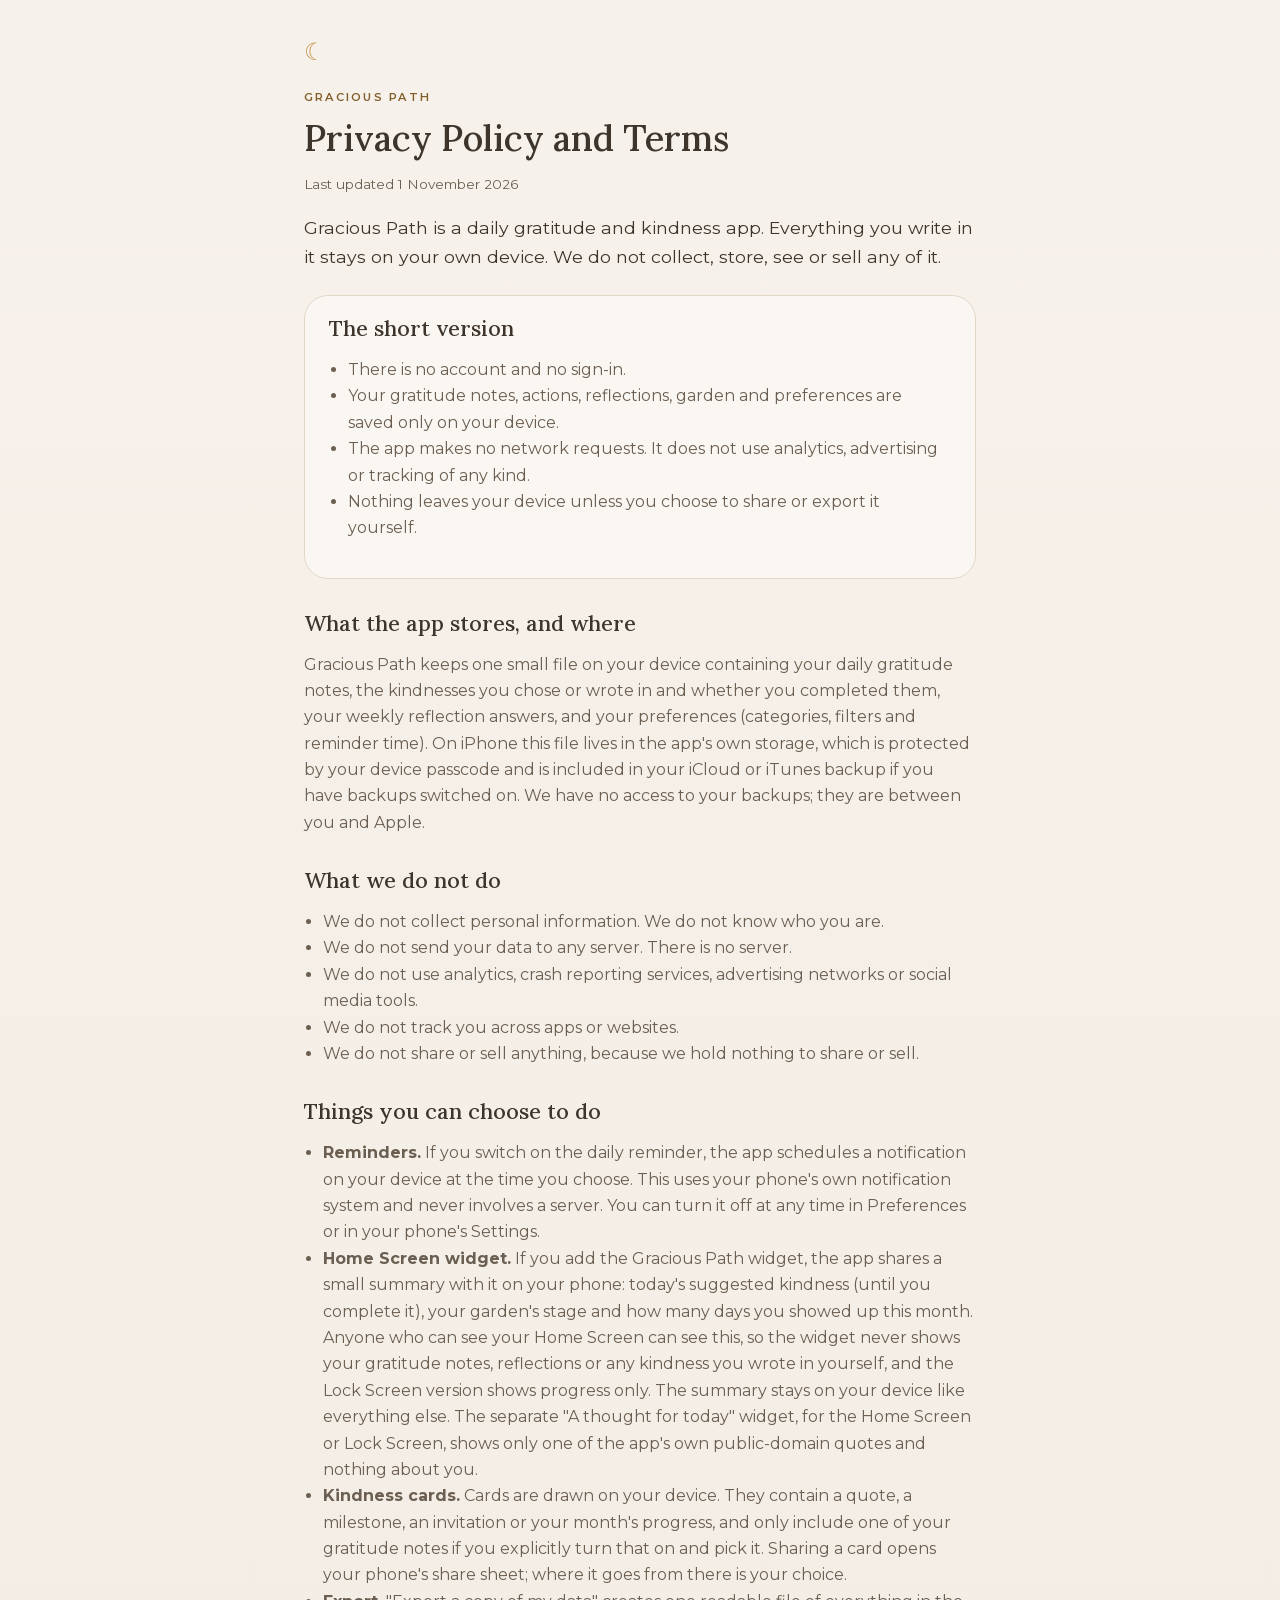
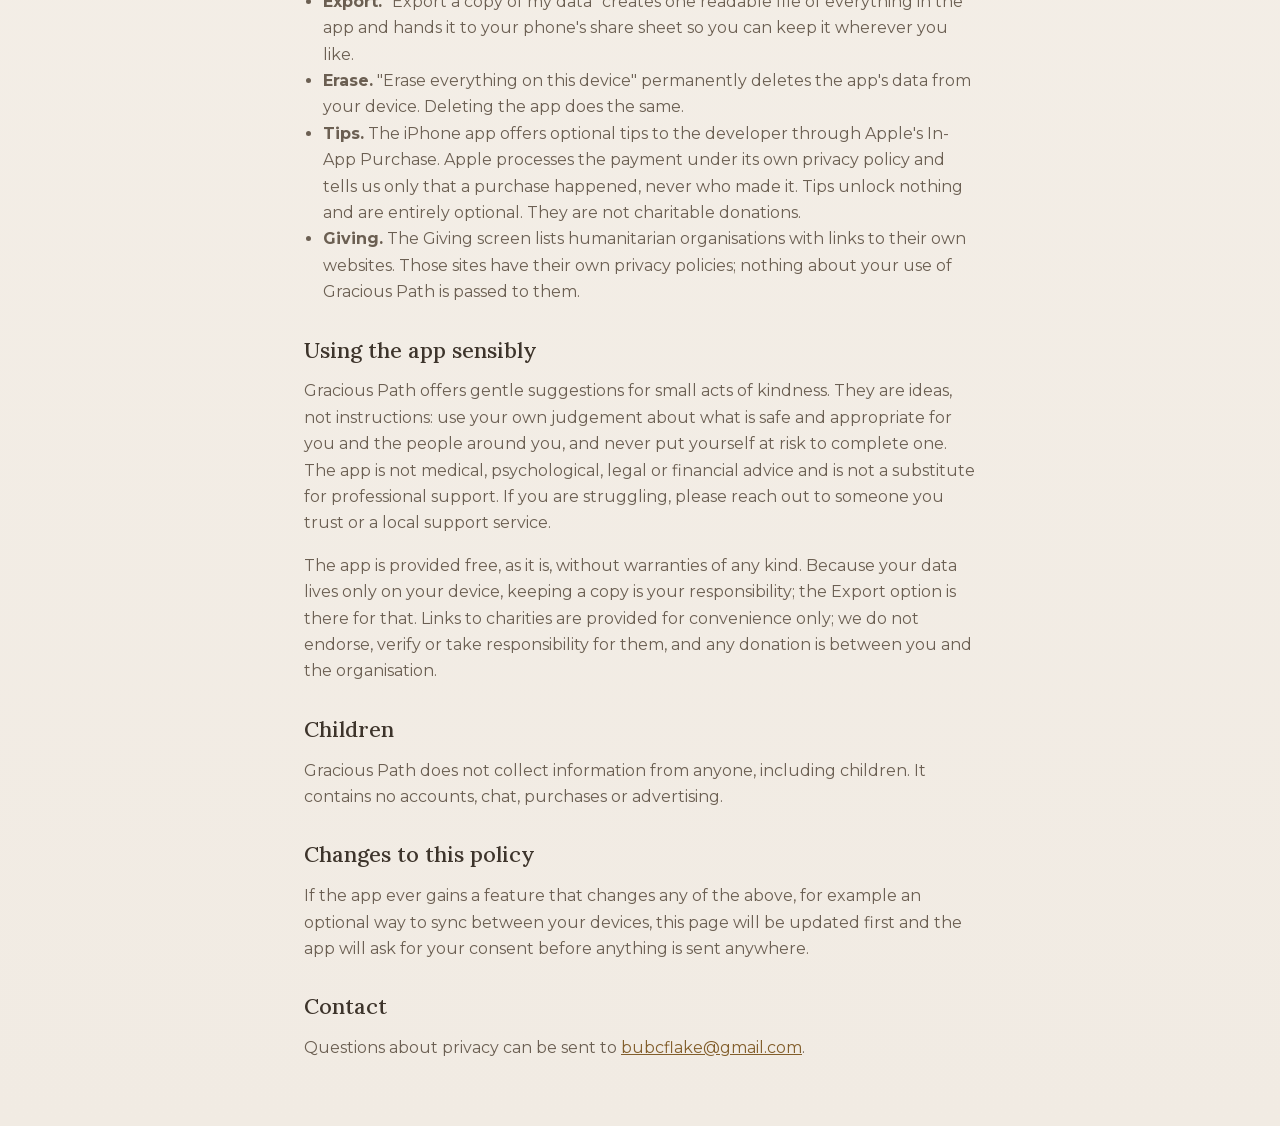
==== index.html @ 954a2ed1 "Privacy policy: the quote widget also comes in Home Screen sizes" ====
<!DOCTYPE html>
<html lang="en">
  <head>
    <meta charset="UTF-8" />
    <meta name="viewport" content="width=device-width, initial-scale=1.0, viewport-fit=cover" />
    <title>Gracious Path · Privacy Policy and Terms</title>
    <meta name="description" content="Gracious Path keeps everything on your device. This page explains exactly what that means." />
    <link rel="icon" type="image/png" href="favicon.png" />
    <link rel="stylesheet" href="fonts/fonts.css" />
    <style>
      :root {
        --bg: #f1ebe3;
        --card: #faf7f2;
        --ink: #3d342b;
        --ink-soft: #6b5f52;
        --gold: #c99a5b;
        --gold-text: #825e2b;
        --line: #e3d8c8;
      }
      * { box-sizing: border-box; }
      body {
        margin: 0;
        background: linear-gradient(180deg, #f6f1ea 0%, var(--bg) 100%);
        color: var(--ink);
        font-family: "Montserrat", "Helvetica Neue", Arial, sans-serif;
        line-height: 1.65;
        padding: calc(env(safe-area-inset-top) + 2rem) 1.25rem calc(env(safe-area-inset-bottom) + 3rem);
      }
      main { max-width: 42rem; margin: 0 auto; }
      .label {
        font-size: 0.7rem;
        font-weight: 600;
        letter-spacing: 0.2em;
        text-transform: uppercase;
        color: var(--gold-text);
        margin: 0 0 0.75rem;
      }
      h1, h2 { font-family: "Lora", Georgia, serif; font-weight: 500; line-height: 1.15; }
      h1 { font-size: 2.25rem; margin: 0 0 0.5rem; }
      h2 { font-size: 1.35rem; margin: 2rem 0 0.5rem; }
      p, li { font-size: 1rem; color: var(--ink-soft); }
      p.lead { font-size: 1.1rem; color: var(--ink); }
      .card {
        background: var(--card);
        border: 1px solid var(--line);
        border-radius: 1.5rem;
        padding: 1.25rem 1.5rem;
        margin: 1.5rem 0;
      }
      ul { padding-left: 1.2rem; }
      a { color: var(--gold-text); }
      .meta { font-size: 0.85rem; color: var(--ink-soft); }
      .moon { color: var(--gold); font-size: 1.5rem; margin-bottom: 1rem; }
    </style>
  </head>
  <body>
    <main>
      
      <div class="moon" aria-hidden="true">☾</div>
      <p class="label">Gracious Path</p>
      <h1>Privacy Policy and Terms</h1>
      <p class="meta">Last updated 1 November 2026</p>

      <p class="lead">Gracious Path is a daily gratitude and kindness app. Everything you write in it stays on your own device. We do not collect, store, see or sell any of it.</p>

      <div class="card">
        <h2 style="margin-top:0">The short version</h2>
        <ul>
          <li>There is no account and no sign-in.</li>
          <li>Your gratitude notes, actions, reflections, garden and preferences are saved only on your device.</li>
          <li>The app makes no network requests. It does not use analytics, advertising or tracking of any kind.</li>
          <li>Nothing leaves your device unless you choose to share or export it yourself.</li>
        </ul>
      </div>

      <h2>What the app stores, and where</h2>
      <p>Gracious Path keeps one small file on your device containing your daily gratitude notes, the kindnesses you chose or wrote in and whether you completed them, your weekly reflection answers, and your preferences (categories, filters and reminder time). On iPhone this file lives in the app's own storage, which is protected by your device passcode and is included in your iCloud or iTunes backup if you have backups switched on. We have no access to your backups; they are between you and Apple.</p>

      <h2>What we do not do</h2>
      <ul>
        <li>We do not collect personal information. We do not know who you are.</li>
        <li>We do not send your data to any server. There is no server.</li>
        <li>We do not use analytics, crash reporting services, advertising networks or social media tools.</li>
        <li>We do not track you across apps or websites.</li>
        <li>We do not share or sell anything, because we hold nothing to share or sell.</li>
      </ul>

      <h2>Things you can choose to do</h2>
      <ul>
        <li><strong>Reminders.</strong> If you switch on the daily reminder, the app schedules a notification on your device at the time you choose. This uses your phone's own notification system and never involves a server. You can turn it off at any time in Preferences or in your phone's Settings.</li>
        <li><strong>Home Screen widget.</strong> If you add the Gracious Path widget, the app shares a small summary with it on your phone: today's suggested kindness (until you complete it), your garden's stage and how many days you showed up this month. Anyone who can see your Home Screen can see this, so the widget never shows your gratitude notes, reflections or any kindness you wrote in yourself, and the Lock Screen version shows progress only. The summary stays on your device like everything else. The separate "A thought for today" widget, for the Home Screen or Lock Screen, shows only one of the app's own public-domain quotes and nothing about you.</li>
        <li><strong>Kindness cards.</strong> Cards are drawn on your device. They contain a quote, a milestone, an invitation or your month's progress, and only include one of your gratitude notes if you explicitly turn that on and pick it. Sharing a card opens your phone's share sheet; where it goes from there is your choice.</li>
        <li><strong>Export.</strong> "Export a copy of my data" creates one readable file of everything in the app and hands it to your phone's share sheet so you can keep it wherever you like.</li>
        <li><strong>Erase.</strong> "Erase everything on this device" permanently deletes the app's data from your device. Deleting the app does the same.</li>
        <li><strong>Tips.</strong> The iPhone app offers optional tips to the developer through Apple's In-App Purchase. Apple processes the payment under its own privacy policy and tells us only that a purchase happened, never who made it. Tips unlock nothing and are entirely optional. They are not charitable donations.</li>
        <li><strong>Giving.</strong> The Giving screen lists humanitarian organisations with links to their own websites. Those sites have their own privacy policies; nothing about your use of Gracious Path is passed to them.</li>
      </ul>

      <h2>Using the app sensibly</h2>
      <p>Gracious Path offers gentle suggestions for small acts of kindness. They are ideas, not instructions: use your own judgement about what is safe and appropriate for you and the people around you, and never put yourself at risk to complete one. The app is not medical, psychological, legal or financial advice and is not a substitute for professional support. If you are struggling, please reach out to someone you trust or a local support service.</p>
      <p>The app is provided free, as it is, without warranties of any kind. Because your data lives only on your device, keeping a copy is your responsibility; the Export option is there for that. Links to charities are provided for convenience only; we do not endorse, verify or take responsibility for them, and any donation is between you and the organisation.</p>

      <h2>Children</h2>
      <p>Gracious Path does not collect information from anyone, including children. It contains no accounts, chat, purchases or advertising.</p>

      <h2>Changes to this policy</h2>
      <p>If the app ever gains a feature that changes any of the above, for example an optional way to sync between your devices, this page will be updated first and the app will ask for your consent before anything is sent anywhere.</p>

      <h2>Contact</h2>
      <p>Questions about privacy can be sent to <a href="mailto:bubcflake@gmail.com">bubcflake@gmail.com</a>.</p>
    </main>
  </body>
</html>
---- fonts/fonts.css ----
/* Lora and Montserrat, bundled so the app works offline and makes no network requests.
   Both are licensed under the SIL Open Font License 1.1 (see LICENSE-fonts.txt). */
/* lora italic latin-ext */
@font-face {
  font-family: 'Lora';
  font-style: italic;
  font-weight: 400 700;
  font-display: swap;
  src: url(lora-italic-latin-ext.woff2) format('woff2');
  unicode-range: U+0100-02BA, U+02BD-02C5, U+02C7-02CC, U+02CE-02D7, U+02DD-02FF, U+0304, U+0308, U+0329, U+1D00-1DBF, U+1E00-1E9F, U+1EF2-1EFF, U+2020, U+20A0-20AB, U+20AD-20C4, U+2113, U+2C60-2C7F, U+A720-A7FF;
}

/* lora italic latin */
@font-face {
  font-family: 'Lora';
  font-style: italic;
  font-weight: 400 700;
  font-display: swap;
  src: url(lora-italic-latin.woff2) format('woff2');
  unicode-range: U+0000-00FF, U+0131, U+0152-0153, U+02BB-02BC, U+02C6, U+02DA, U+02DC, U+0304, U+0308, U+0329, U+2000-206F, U+20AC, U+2122, U+2191, U+2193, U+2212, U+2215, U+FEFF, U+FFFD;
}

/* lora normal latin-ext */
@font-face {
  font-family: 'Lora';
  font-style: normal;
  font-weight: 400 700;
  font-display: swap;
  src: url(lora-normal-latin-ext.woff2) format('woff2');
  unicode-range: U+0100-02BA, U+02BD-02C5, U+02C7-02CC, U+02CE-02D7, U+02DD-02FF, U+0304, U+0308, U+0329, U+1D00-1DBF, U+1E00-1E9F, U+1EF2-1EFF, U+2020, U+20A0-20AB, U+20AD-20C4, U+2113, U+2C60-2C7F, U+A720-A7FF;
}

/* lora normal latin */
@font-face {
  font-family: 'Lora';
  font-style: normal;
  font-weight: 400 700;
  font-display: swap;
  src: url(lora-normal-latin.woff2) format('woff2');
  unicode-range: U+0000-00FF, U+0131, U+0152-0153, U+02BB-02BC, U+02C6, U+02DA, U+02DC, U+0304, U+0308, U+0329, U+2000-206F, U+20AC, U+2122, U+2191, U+2193, U+2212, U+2215, U+FEFF, U+FFFD;
}

/* montserrat italic latin-ext */
@font-face {
  font-family: 'Montserrat';
  font-style: italic;
  font-weight: 100 900;
  font-display: swap;
  src: url(montserrat-italic-latin-ext.woff2) format('woff2');
  unicode-range: U+0100-02BA, U+02BD-02C5, U+02C7-02CC, U+02CE-02D7, U+02DD-02FF, U+0304, U+0308, U+0329, U+1D00-1DBF, U+1E00-1E9F, U+1EF2-1EFF, U+2020, U+20A0-20AB, U+20AD-20C4, U+2113, U+2C60-2C7F, U+A720-A7FF;
}

/* montserrat italic latin */
@font-face {
  font-family: 'Montserrat';
  font-style: italic;
  font-weight: 100 900;
  font-display: swap;
  src: url(montserrat-italic-latin.woff2) format('woff2');
  unicode-range: U+0000-00FF, U+0131, U+0152-0153, U+02BB-02BC, U+02C6, U+02DA, U+02DC, U+0304, U+0308, U+0329, U+2000-206F, U+20AC, U+2122, U+2191, U+2193, U+2212, U+2215, U+FEFF, U+FFFD;
}

/* montserrat normal latin-ext */
@font-face {
  font-family: 'Montserrat';
  font-style: normal;
  font-weight: 100 900;
  font-display: swap;
  src: url(montserrat-normal-latin-ext.woff2) format('woff2');
  unicode-range: U+0100-02BA, U+02BD-02C5, U+02C7-02CC, U+02CE-02D7, U+02DD-02FF, U+0304, U+0308, U+0329, U+1D00-1DBF, U+1E00-1E9F, U+1EF2-1EFF, U+2020, U+20A0-20AB, U+20AD-20C4, U+2113, U+2C60-2C7F, U+A720-A7FF;
}

/* montserrat normal latin */
@font-face {
  font-family: 'Montserrat';
  font-style: normal;
  font-weight: 100 900;
  font-display: swap;
  src: url(montserrat-normal-latin.woff2) format('woff2');
  unicode-range: U+0000-00FF, U+0131, U+0152-0153, U+02BB-02BC, U+02C6, U+02DA, U+02DC, U+0304, U+0308, U+0329, U+2000-206F, U+20AC, U+2122, U+2191, U+2193, U+2212, U+2215, U+FEFF, U+FFFD;
}
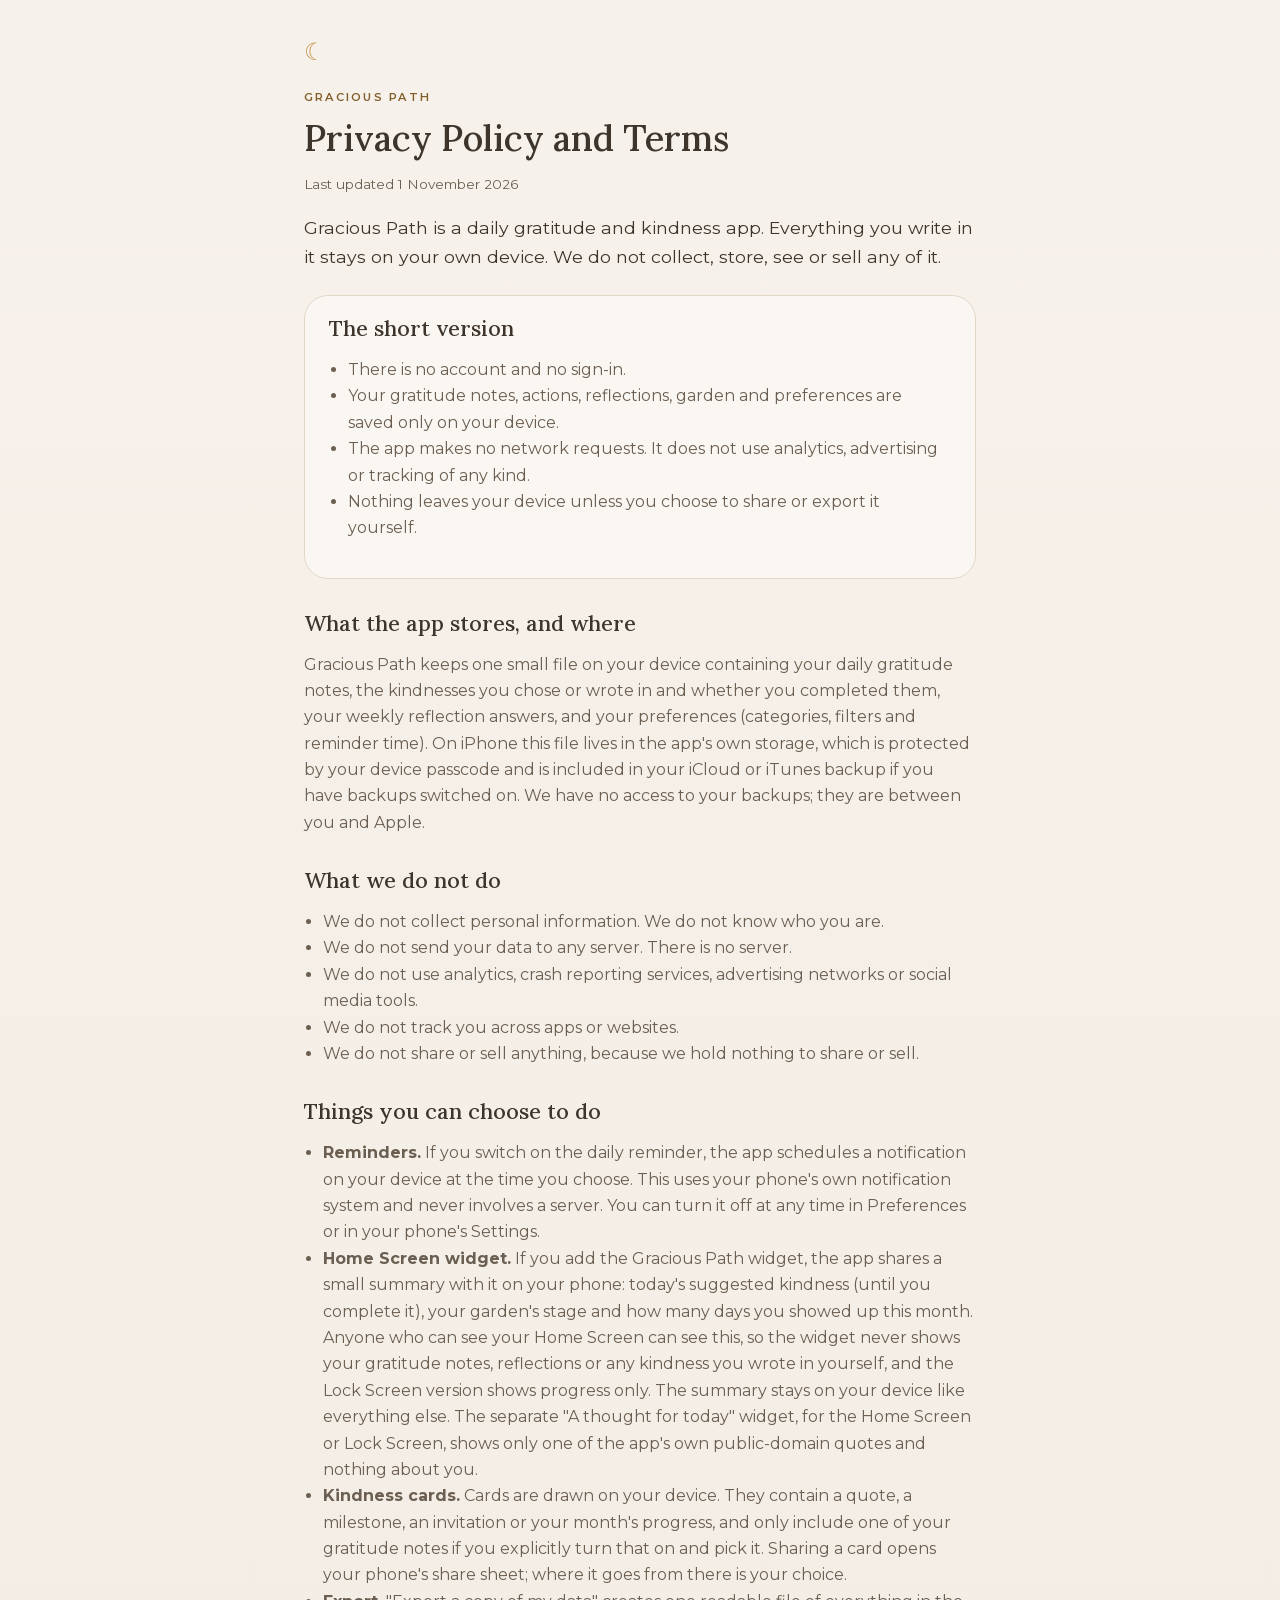
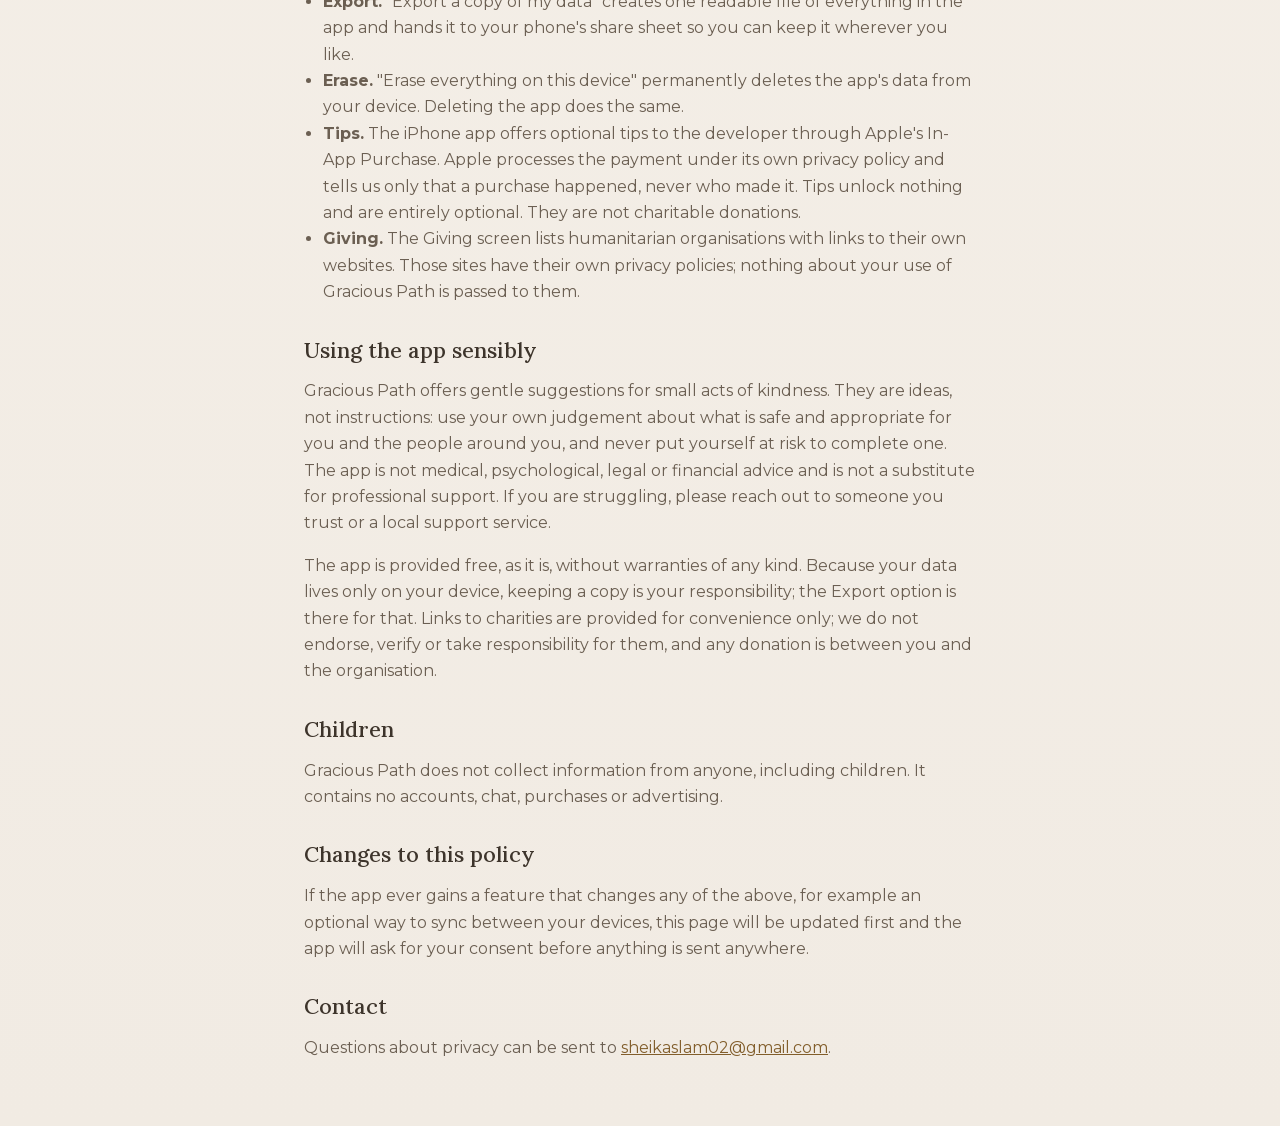
==== commit d0affe94: "Privacy policy: the quote widget also comes in Home Screen sizes Co-Authored-By: Claude Opus 5.5 <no" ====
--- a/index.html
+++ b/index.html
@@ -107,7 +107,7 @@
       <p>If the app ever gains a feature that changes any of the above, for example an optional way to sync between your devices, this page will be updated first and the app will ask for your consent before anything is sent anywhere.</p>
 
       <h2>Contact</h2>
-      <p>Questions about privacy can be sent to <a href="mailto:bubcflake@gmail.com">bubcflake@gmail.com</a>.</p>
+      <p>Questions about privacy can be sent to <a href="mailto:sheikaslam02@gmail.com">sheikaslam02@gmail.com</a>.</p>
     </main>
   </body>
 </html>
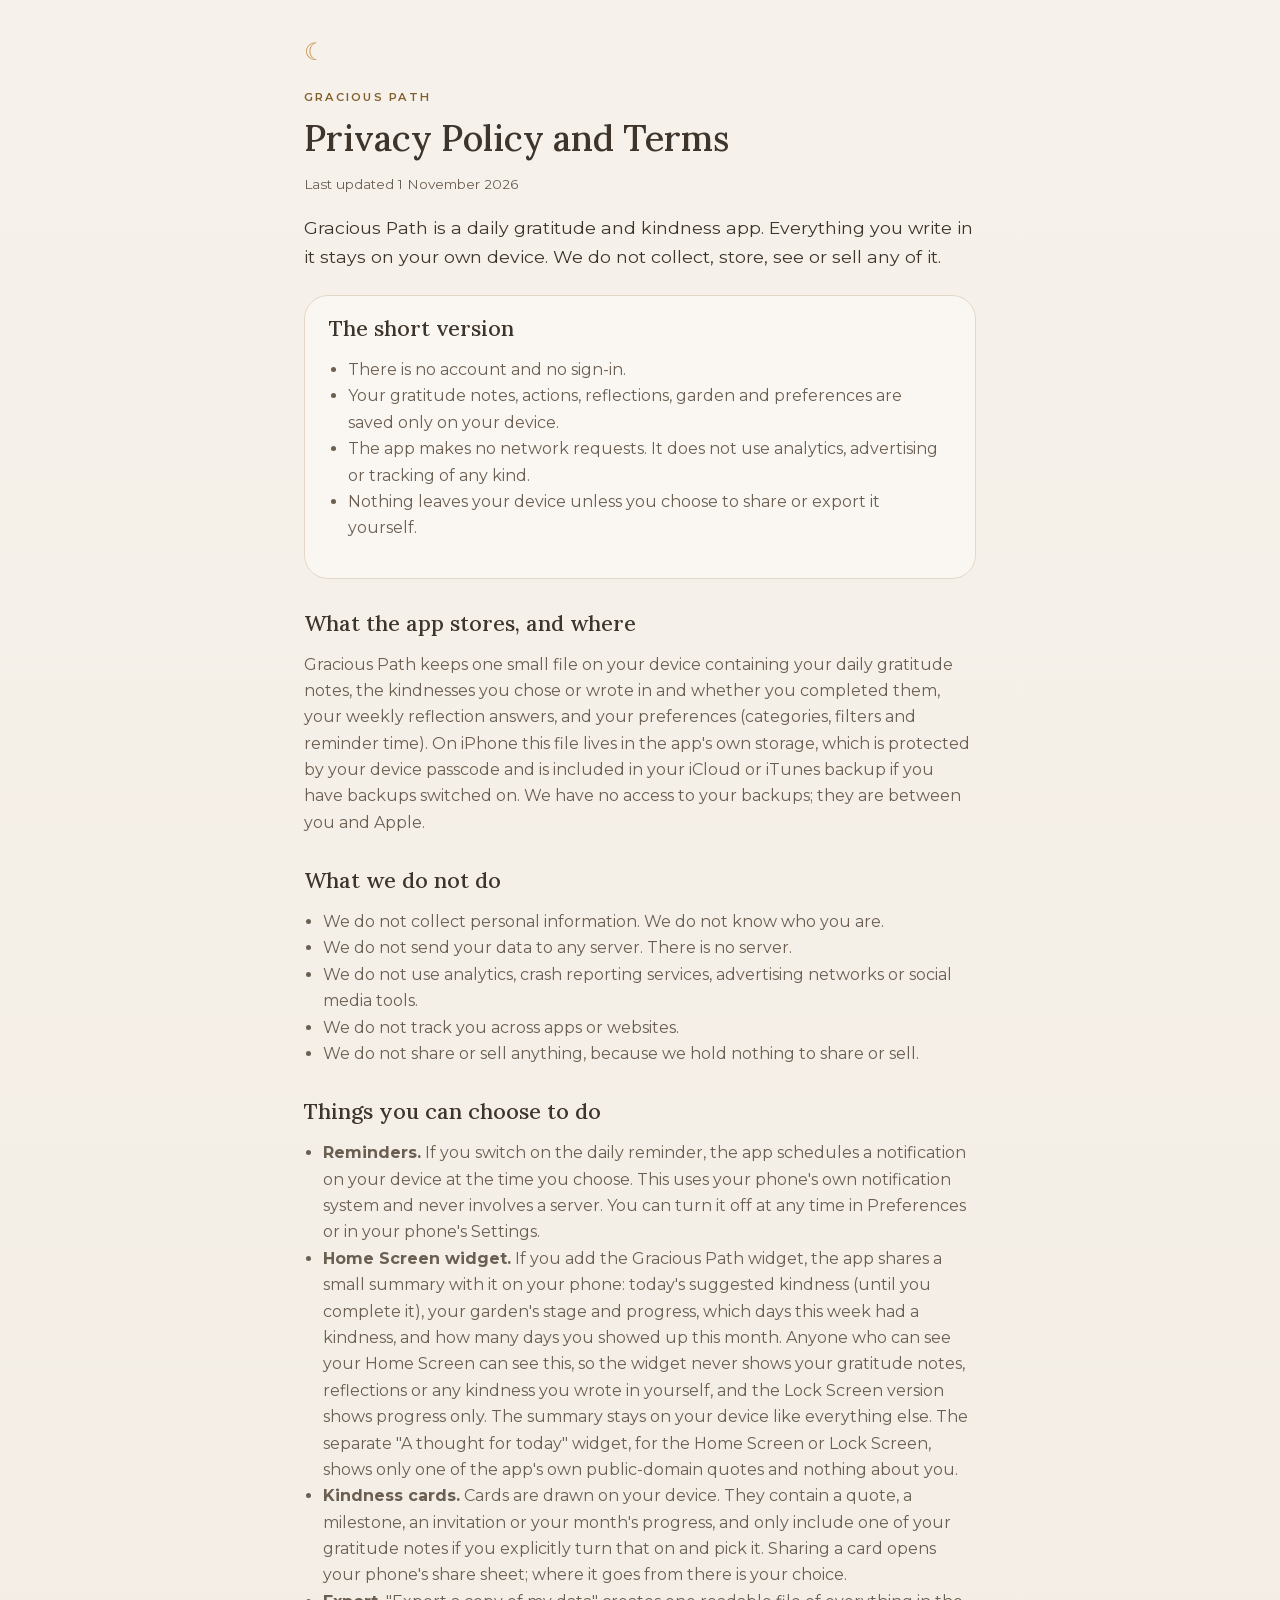
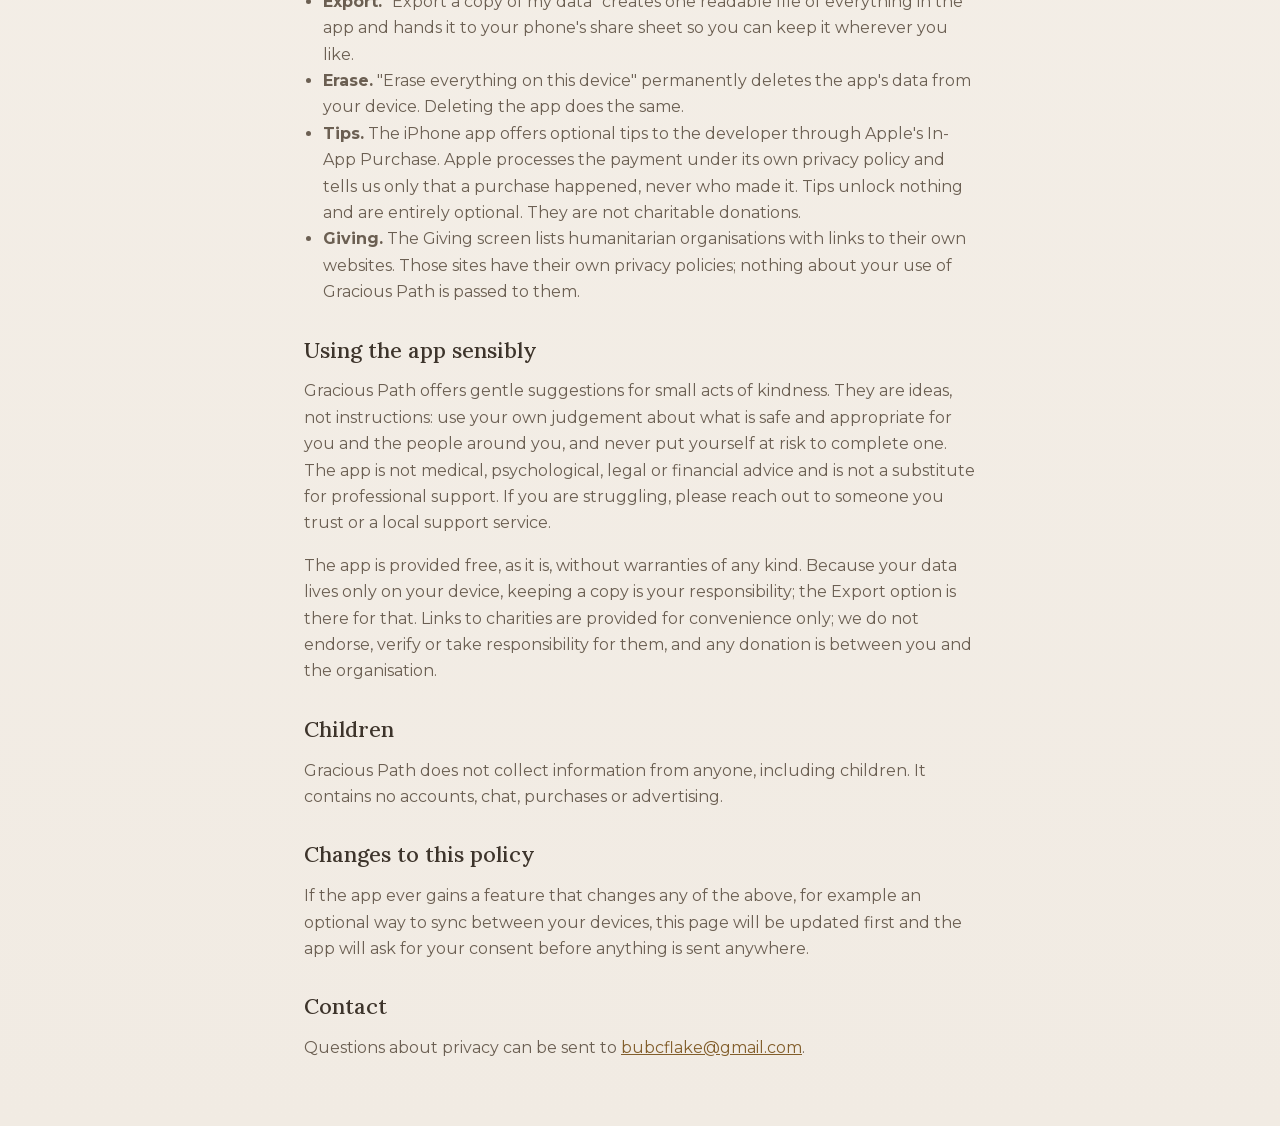
==== commit 3279b021: "Privacy policy: the widget also shows this week's days and garden progress" ====
--- a/index.html
+++ b/index.html
@@ -88,7 +88,7 @@
       <h2>Things you can choose to do</h2>
       <ul>
         <li><strong>Reminders.</strong> If you switch on the daily reminder, the app schedules a notification on your device at the time you choose. This uses your phone's own notification system and never involves a server. You can turn it off at any time in Preferences or in your phone's Settings.</li>
-        <li><strong>Home Screen widget.</strong> If you add the Gracious Path widget, the app shares a small summary with it on your phone: today's suggested kindness (until you complete it), your garden's stage and how many days you showed up this month. Anyone who can see your Home Screen can see this, so the widget never shows your gratitude notes, reflections or any kindness you wrote in yourself, and the Lock Screen version shows progress only. The summary stays on your device like everything else. The separate "A thought for today" widget, for the Home Screen or Lock Screen, shows only one of the app's own public-domain quotes and nothing about you.</li>
+        <li><strong>Home Screen widget.</strong> If you add the Gracious Path widget, the app shares a small summary with it on your phone: today's suggested kindness (until you complete it), your garden's stage and progress, which days this week had a kindness, and how many days you showed up this month. Anyone who can see your Home Screen can see this, so the widget never shows your gratitude notes, reflections or any kindness you wrote in yourself, and the Lock Screen version shows progress only. The summary stays on your device like everything else. The separate "A thought for today" widget, for the Home Screen or Lock Screen, shows only one of the app's own public-domain quotes and nothing about you.</li>
         <li><strong>Kindness cards.</strong> Cards are drawn on your device. They contain a quote, a milestone, an invitation or your month's progress, and only include one of your gratitude notes if you explicitly turn that on and pick it. Sharing a card opens your phone's share sheet; where it goes from there is your choice.</li>
         <li><strong>Export.</strong> "Export a copy of my data" creates one readable file of everything in the app and hands it to your phone's share sheet so you can keep it wherever you like.</li>
         <li><strong>Erase.</strong> "Erase everything on this device" permanently deletes the app's data from your device. Deleting the app does the same.</li>
@@ -107,7 +107,7 @@
       <p>If the app ever gains a feature that changes any of the above, for example an optional way to sync between your devices, this page will be updated first and the app will ask for your consent before anything is sent anywhere.</p>
 
       <h2>Contact</h2>
-      <p>Questions about privacy can be sent to <a href="mailto:sheikaslam02@gmail.com">sheikaslam02@gmail.com</a>.</p>
+      <p>Questions about privacy can be sent to <a href="mailto:bubcflake@gmail.com">bubcflake@gmail.com</a>.</p>
     </main>
   </body>
 </html>
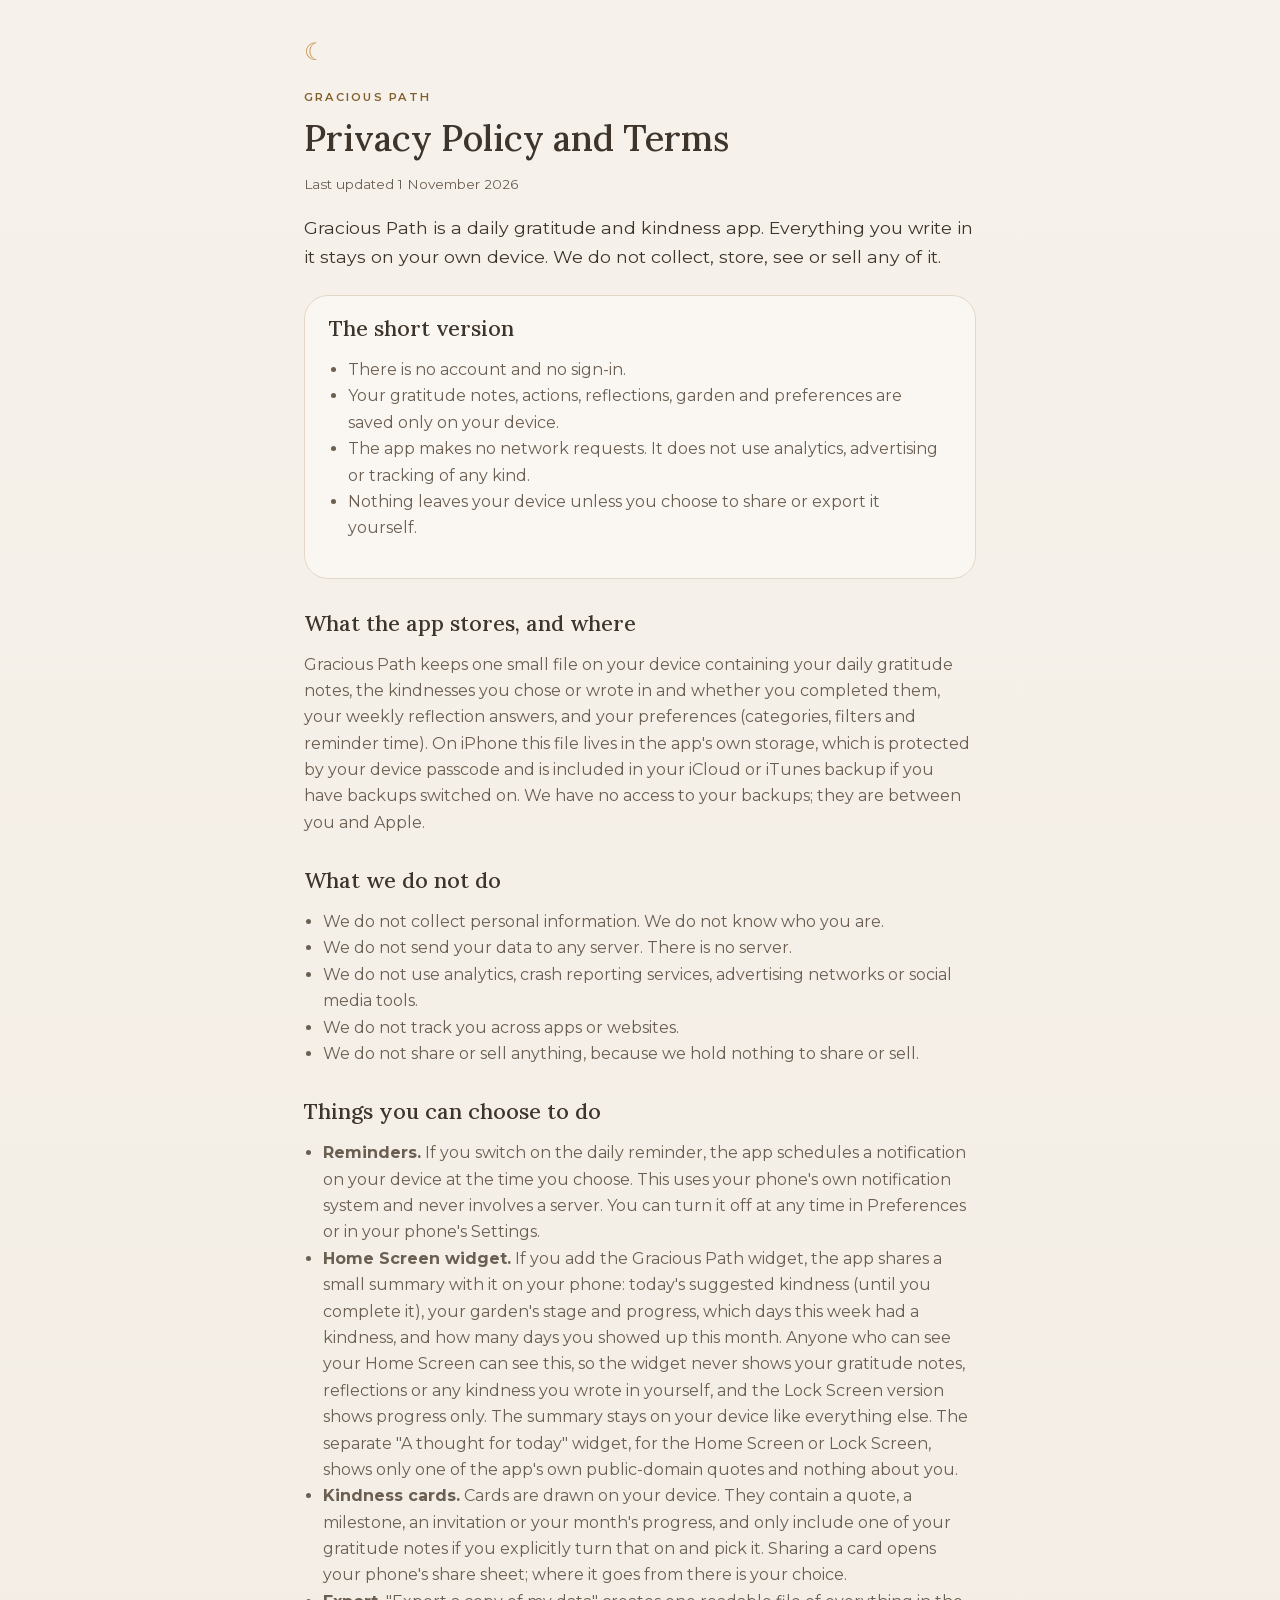
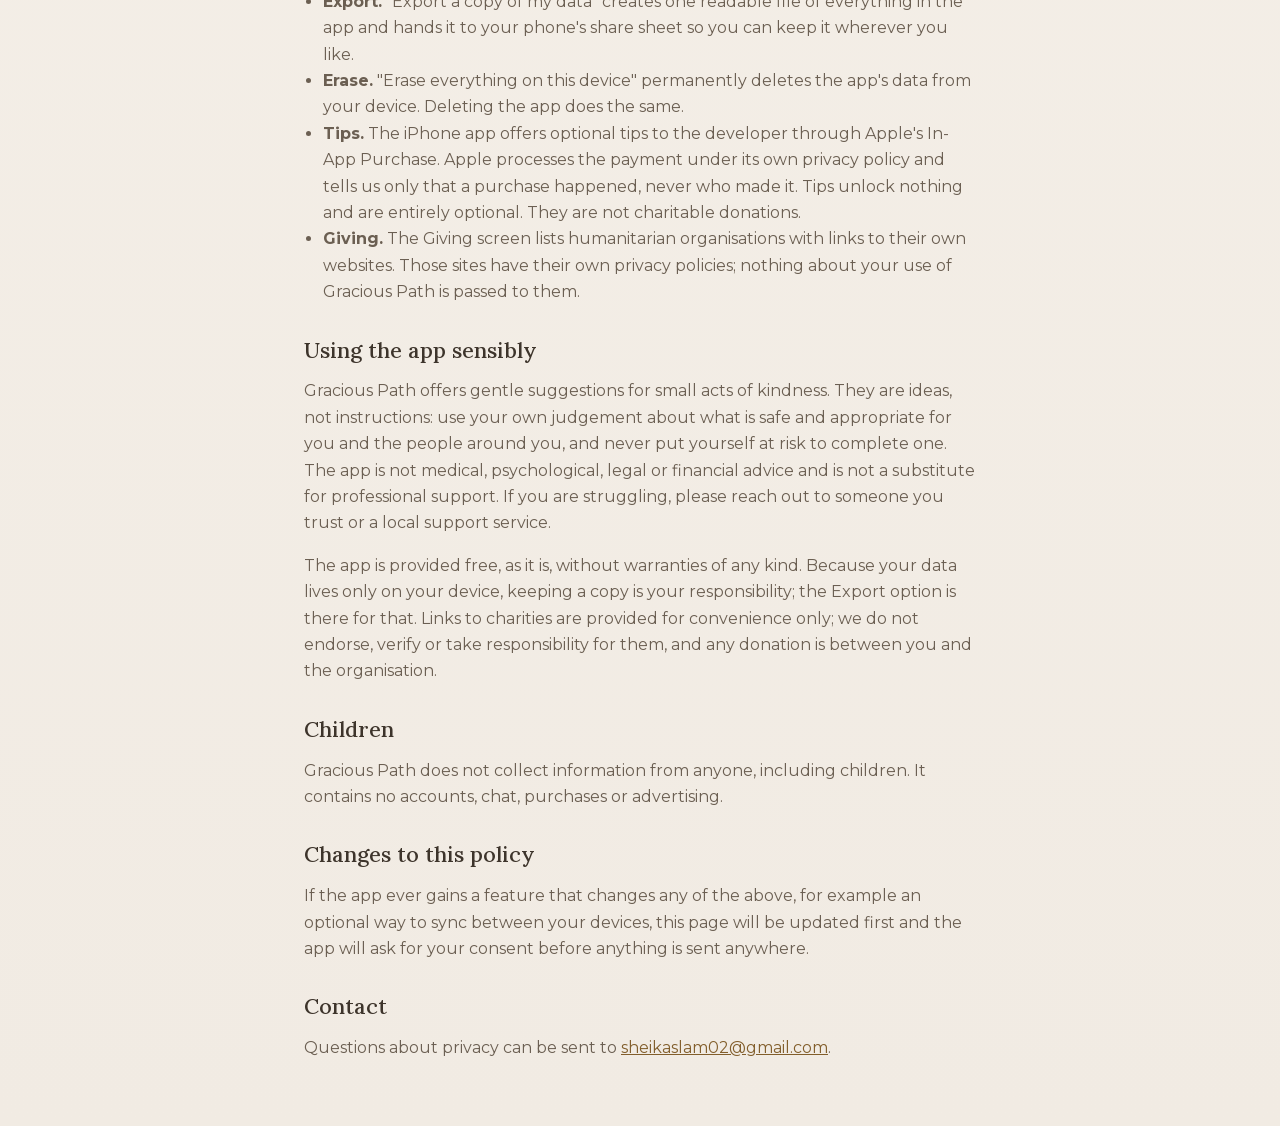
==== commit 6806c873: "Privacy policy: the widget also shows this week's days and garden progress Co-Authored-By: Claude Op" ====
--- a/index.html
+++ b/index.html
@@ -107,7 +107,7 @@
       <p>If the app ever gains a feature that changes any of the above, for example an optional way to sync between your devices, this page will be updated first and the app will ask for your consent before anything is sent anywhere.</p>
 
       <h2>Contact</h2>
-      <p>Questions about privacy can be sent to <a href="mailto:bubcflake@gmail.com">bubcflake@gmail.com</a>.</p>
+      <p>Questions about privacy can be sent to <a href="mailto:sheikaslam02@gmail.com">sheikaslam02@gmail.com</a>.</p>
     </main>
   </body>
 </html>
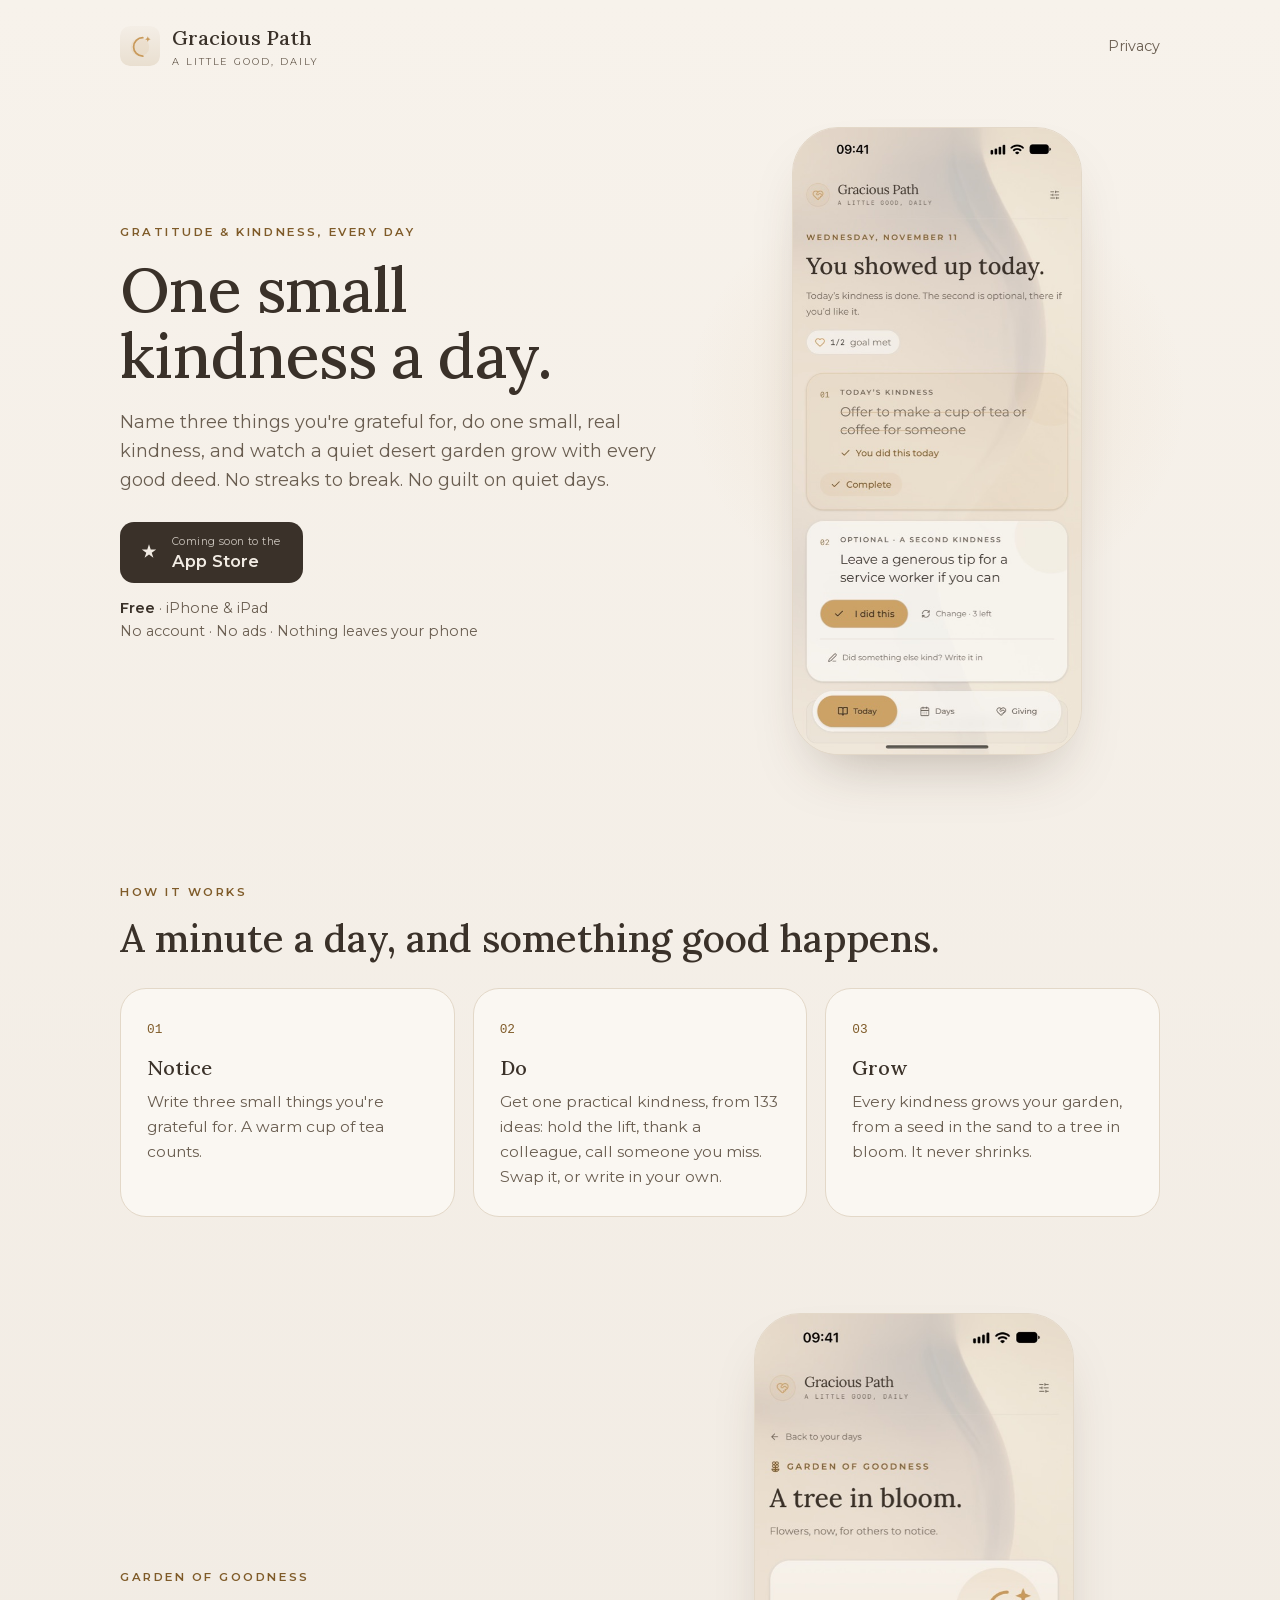
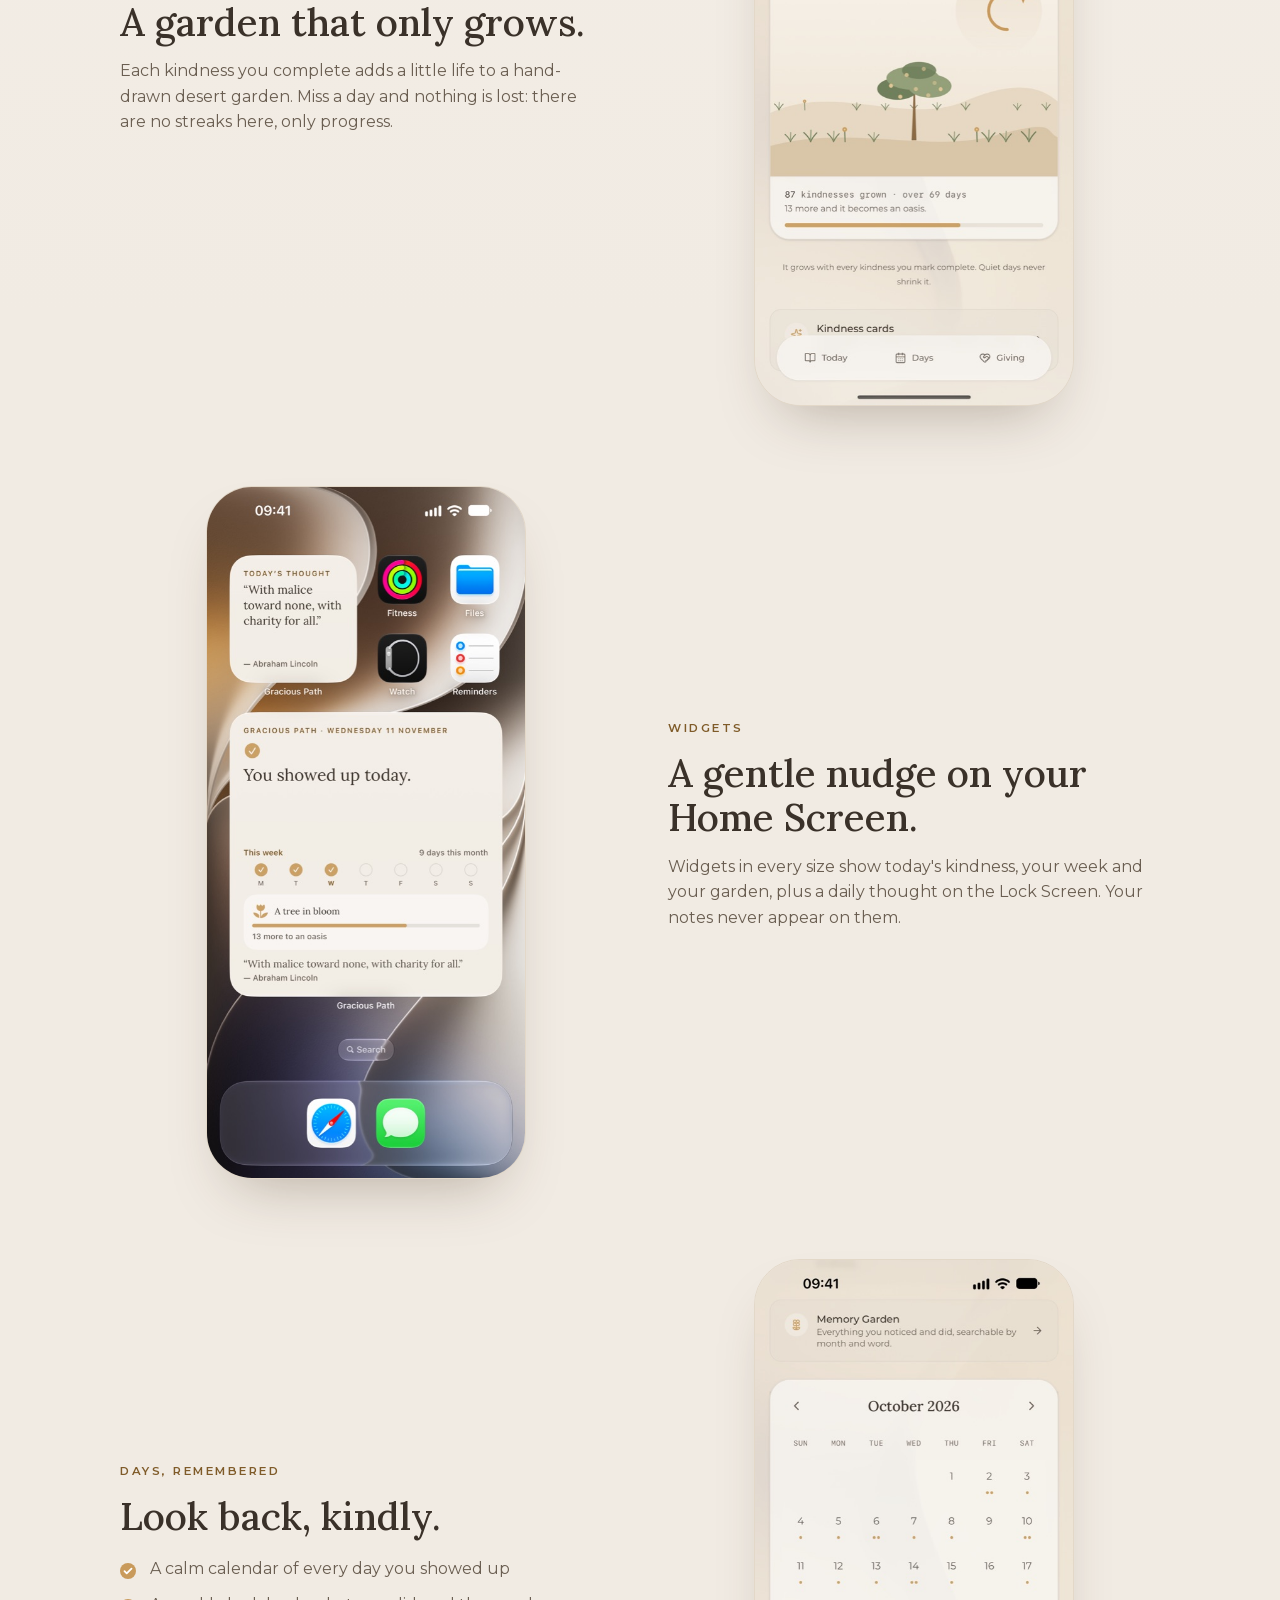
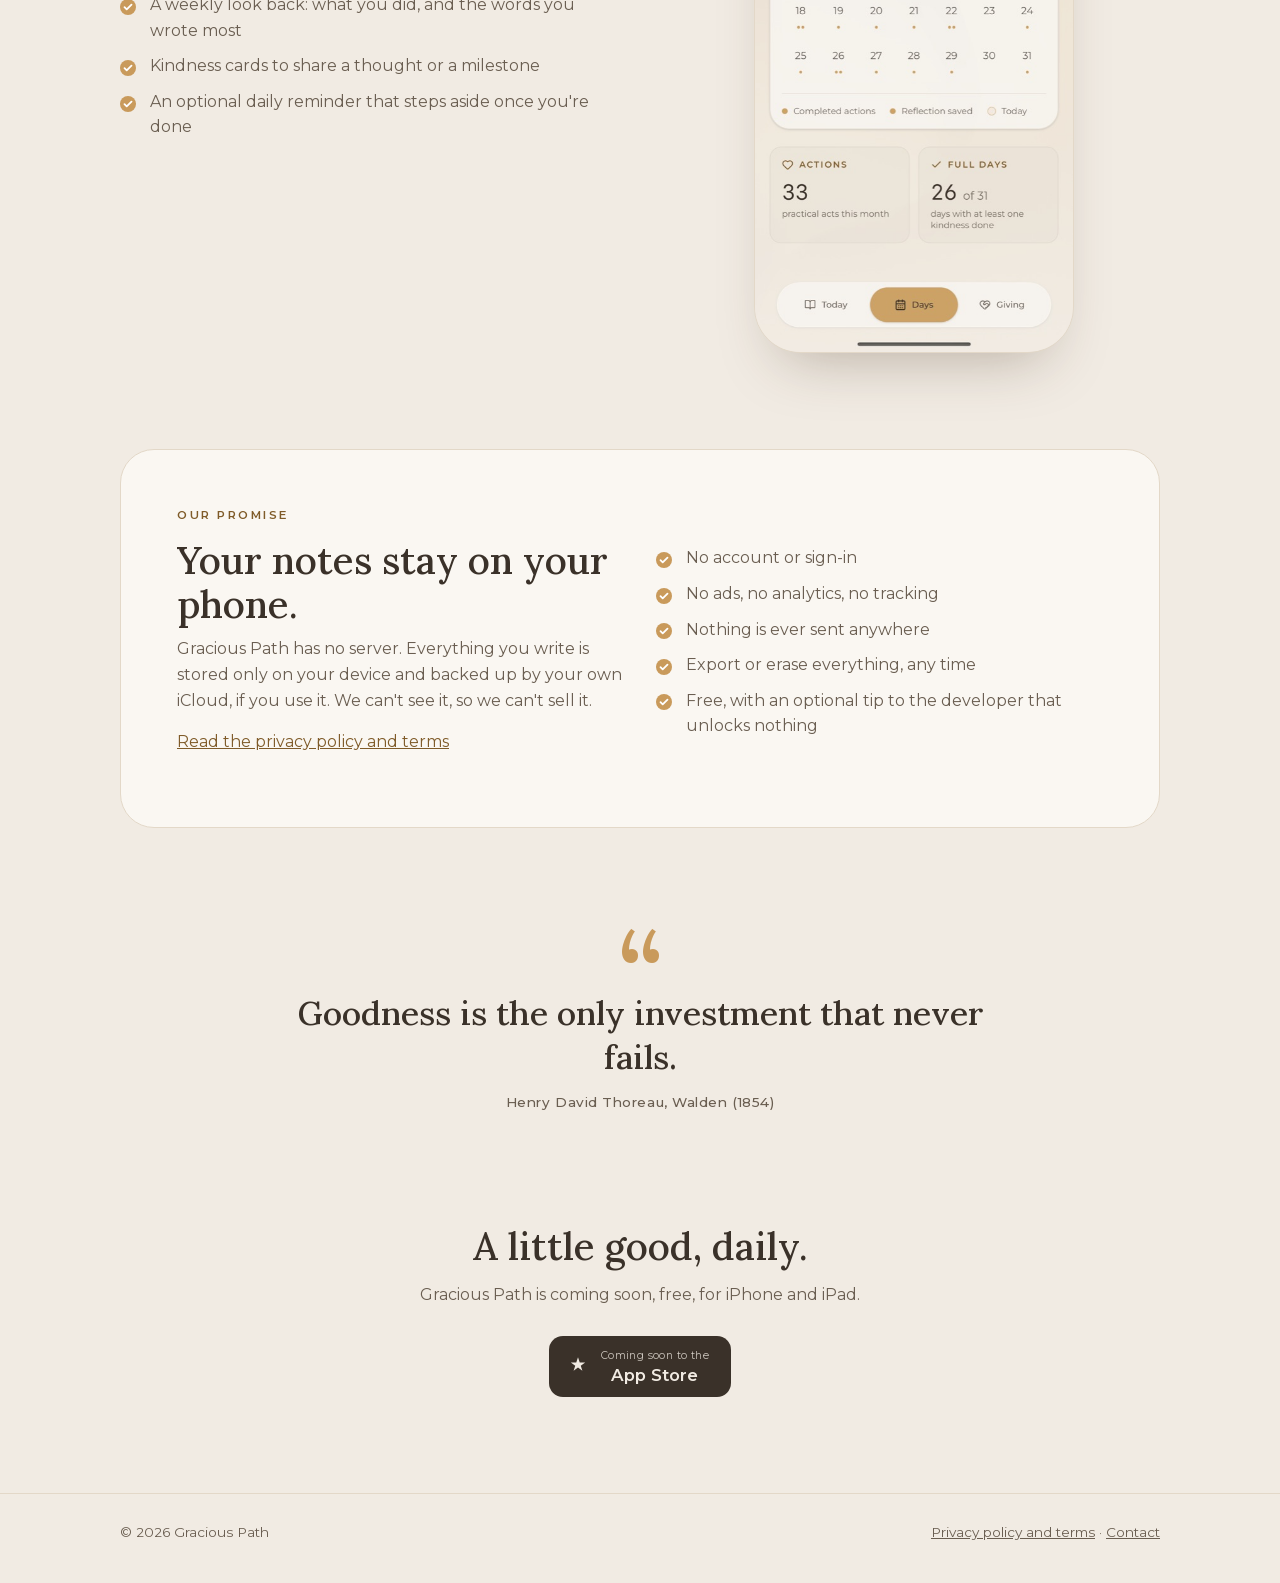
==== commit 12661f92: "Landing page for Gracious Path; privacy policy moves to /privacy/ The home page now introduces the a" ====
--- a/index.html
+++ b/index.html
@@ -1,113 +1,301 @@
-<!DOCTYPE html>
-<html lang="en">
+<!doctype html>
+<html lang="en-GB">
   <head>
-    <meta charset="UTF-8" />
-    <meta name="viewport" content="width=device-width, initial-scale=1.0, viewport-fit=cover" />
-    <title>Gracious Path · Privacy Policy and Terms</title>
-    <meta name="description" content="Gracious Path keeps everything on your device. This page explains exactly what that means." />
+    <meta charset="utf-8" />
+    <meta name="viewport" content="width=device-width, initial-scale=1" />
+    <title>Gracious Path · One small kindness a day</title>
+    <meta name="description" content="A free iPhone and iPad app for gratitude and small acts of kindness. Three things you're grateful for, one kind thing to do, and a garden that grows with every good deed. No account, no ads, nothing leaves your phone." />
+    <meta name="theme-color" content="#f1ebe3" />
+    <!-- Link previews. Update the address when graciouspath.app is pointed here. -->
+    <meta property="og:type" content="website" />
+    <meta property="og:title" content="Gracious Path · One small kindness a day" />
+    <meta property="og:description" content="Three things you're grateful for, one kind thing to do, and a garden that grows with every good deed. Free. No account. Nothing leaves your phone." />
+    <meta property="og:url" content="https://bubblycornflakes.github.io/blessed-path-site/" />
+    <meta property="og:image" content="https://bubblycornflakes.github.io/blessed-path-site/images/share.jpg" />
+    <meta property="og:image:width" content="1200" />
+    <meta property="og:image:height" content="630" />
+    <meta name="twitter:card" content="summary_large_image" />
+    <link rel="icon" type="image/svg+xml" href="images/icon.svg" />
     <link rel="icon" type="image/png" href="favicon.png" />
+    <link rel="apple-touch-icon" href="apple-touch-icon.png" />
+    <!-- Fonts are served from this site: the page makes no requests to anyone else. -->
     <link rel="stylesheet" href="fonts/fonts.css" />
     <style>
       :root {
         --bg: #f1ebe3;
+        --bg-top: #f7f2eb;
         --card: #faf7f2;
-        --ink: #3d342b;
-        --ink-soft: #6b5f52;
+        --ink: #3a3129;
+        --ink-soft: #6a5e51;
         --gold: #c99a5b;
-        --gold-text: #825e2b;
+        --gold-text: #7f5b29;
+        --gold-soft: rgba(201, 154, 91, 0.14);
         --line: #e3d8c8;
+        --shadow: 0 30px 60px -28px rgba(70, 50, 30, 0.35);
+        color-scheme: light;
+      }
+      @media (prefers-color-scheme: dark) {
+        :root {
+          --bg: #1e1a16;
+          --bg-top: #26211c;
+          --card: #2a241e;
+          --ink: #f0e9df;
+          --ink-soft: #c2b6a6;
+          --gold: #c49456;
+          --gold-text: #ddb478;
+          --gold-soft: rgba(196, 148, 86, 0.16);
+          --line: #3d352c;
+          --shadow: 0 30px 60px -28px rgba(0, 0, 0, 0.7);
+          color-scheme: dark;
+        }
       }
       * { box-sizing: border-box; }
+      html { scroll-behavior: smooth; }
       body {
         margin: 0;
-        background: linear-gradient(180deg, #f6f1ea 0%, var(--bg) 100%);
+        background: linear-gradient(180deg, var(--bg-top) 0%, var(--bg) 40%);
+        background-color: var(--bg);
         color: var(--ink);
         font-family: "Montserrat", "Helvetica Neue", Arial, sans-serif;
-        line-height: 1.65;
-        padding: calc(env(safe-area-inset-top) + 2rem) 1.25rem calc(env(safe-area-inset-bottom) + 3rem);
-      }
-      main { max-width: 42rem; margin: 0 auto; }
+        line-height: 1.6;
+        -webkit-font-smoothing: antialiased;
+      }
+      a { color: var(--gold-text); }
+      a:focus-visible { outline: 2px solid var(--gold); outline-offset: 3px; border-radius: 4px; }
+      .wrap { max-width: 1080px; margin: 0 auto; padding: 0 20px; }
       .label {
-        font-size: 0.7rem;
-        font-weight: 600;
-        letter-spacing: 0.2em;
-        text-transform: uppercase;
-        color: var(--gold-text);
-        margin: 0 0 0.75rem;
-      }
-      h1, h2 { font-family: "Lora", Georgia, serif; font-weight: 500; line-height: 1.15; }
-      h1 { font-size: 2.25rem; margin: 0 0 0.5rem; }
-      h2 { font-size: 1.35rem; margin: 2rem 0 0.5rem; }
-      p, li { font-size: 1rem; color: var(--ink-soft); }
-      p.lead { font-size: 1.1rem; color: var(--ink); }
-      .card {
-        background: var(--card);
-        border: 1px solid var(--line);
-        border-radius: 1.5rem;
-        padding: 1.25rem 1.5rem;
-        margin: 1.5rem 0;
-      }
-      ul { padding-left: 1.2rem; }
-      a { color: var(--gold-text); }
-      .meta { font-size: 0.85rem; color: var(--ink-soft); }
-      .moon { color: var(--gold); font-size: 1.5rem; margin-bottom: 1rem; }
+        font-size: 0.72rem; font-weight: 600; letter-spacing: 0.22em;
+        text-transform: uppercase; color: var(--gold-text); margin: 0 0 14px;
+      }
+      h1, h2, h3, blockquote { font-family: "Lora", Georgia, serif; font-weight: 500; }
+      h1 { font-size: clamp(2.4rem, 6vw, 3.9rem); line-height: 1.06; margin: 0 0 20px; letter-spacing: -0.01em; }
+      h2 { font-size: clamp(1.7rem, 3.6vw, 2.4rem); line-height: 1.15; margin: 0 0 14px; }
+      h3 { font-size: 1.25rem; margin: 0 0 6px; }
+      p { margin: 0 0 16px; color: var(--ink-soft); }
+      .lead { font-size: 1.12rem; color: var(--ink-soft); max-width: 34em; }
+
+      /* Header */
+      header { padding: 22px 0; }
+      .bar { display: flex; align-items: center; justify-content: space-between; }
+      .brand { display: flex; align-items: center; gap: 12px; text-decoration: none; color: var(--ink); }
+      .brand img { width: 40px; height: 40px; border-radius: 10px; }
+      .brand b { font-family: "Lora", Georgia, serif; font-weight: 500; font-size: 1.25rem; }
+      .brand small { display: block; font-size: 0.6rem; letter-spacing: 0.2em; text-transform: uppercase; color: var(--ink-soft); }
+      nav a { font-size: 0.9rem; text-decoration: none; color: var(--ink-soft); }
+      nav a:hover { color: var(--ink); }
+
+      /* Hero */
+      .hero { display: grid; grid-template-columns: 1.1fr 0.9fr; gap: 48px; align-items: center; padding-top: 36px; padding-bottom: 72px; }
+      .cta { display: flex; flex-wrap: wrap; align-items: center; gap: 14px 18px; margin-top: 28px; }
+      .badge {
+        display: inline-flex; align-items: center; gap: 12px;
+        background: var(--ink); color: var(--bg); border-radius: 14px; padding: 12px 22px 12px 18px;
+      }
+      .badge svg { flex: none; }
+      .badge span { display: block; font-size: 0.66rem; letter-spacing: 0.04em; opacity: 0.8; }
+      .badge strong { display: block; font-size: 1.05rem; font-weight: 600; line-height: 1.2; }
+      .facts { font-size: 0.9rem; color: var(--ink-soft); }
+      .facts b { color: var(--ink); font-weight: 600; }
+
+      /* Phone screens: real screenshots from the app */
+      .phone {
+        width: 100%; height: auto; max-width: 320px; margin: 0 auto; display: block;
+        border-radius: 46px; border: 1px solid var(--line);
+        box-shadow: var(--shadow); background: var(--card);
+      }
+      /* Keep the hero phone within one screen so the headline stays near the top. */
+      .hero .phone { max-width: min(290px, calc((100vh - 210px) * 0.46)); }
+      .glow { position: relative; }
+      .glow::before {
+        content: ""; position: absolute; inset: 8% -6% auto; height: 70%;
+        background: radial-gradient(closest-side, var(--gold-soft), transparent);
+        z-index: -1;
+      }
+
+      /* Steps */
+      .steps { display: grid; grid-template-columns: repeat(3, 1fr); gap: 18px; margin-top: 28px; }
+      .step { background: var(--card); border: 1px solid var(--line); border-radius: 26px; padding: 26px; }
+      .num {
+        font-family: "SFMono-Regular", Menlo, monospace; font-size: 0.8rem; color: var(--gold-text);
+        display: inline-block; margin-bottom: 12px;
+      }
+      .step p { margin: 0; font-size: 0.97rem; }
+      section { padding: 56px 0; }
+
+      /* Showcase rows */
+      .row { display: grid; grid-template-columns: 1fr 1fr; gap: 56px; align-items: center; padding: 40px 0; }
+      .row.flip .text { order: 2; }
+      .row .text { max-width: 30em; }
+      ul.ticks { list-style: none; padding: 0; margin: 18px 0 0; }
+      ul.ticks li { position: relative; padding-left: 30px; margin: 0 0 10px; color: var(--ink-soft); }
+      ul.ticks li::before {
+        content: ""; position: absolute; left: 0; top: 0.42em; width: 16px; height: 16px; border-radius: 50%;
+        background: var(--gold) url("data:image/svg+xml,%3Csvg xmlns='http://www.w3.org/2000/svg' viewBox='0 0 16 16'%3E%3Cpath d='M4.5 8.2l2.2 2.2 4.8-4.8' fill='none' stroke='white' stroke-width='1.8' stroke-linecap='round' stroke-linejoin='round'/%3E%3C/svg%3E") center/16px no-repeat;
+      }
+
+      /* Privacy band */
+      .promise {
+        background: var(--card); border: 1px solid var(--line); border-radius: 34px;
+        padding: clamp(28px, 5vw, 56px); display: grid; grid-template-columns: 1fr 1fr; gap: 32px; align-items: center;
+      }
+      .promise h2 { margin-bottom: 10px; }
+
+      /* Quote */
+      blockquote { margin: 0 auto; max-width: 22em; text-align: center; font-size: clamp(1.5rem, 3.4vw, 2.1rem); line-height: 1.3; color: var(--ink); }
+      blockquote::before { content: "“"; display: block; color: var(--gold); font-size: 3.4em; line-height: 0.6; height: 0.45em; }
+      cite { display: block; margin-top: 16px; font-family: "Montserrat", sans-serif; font-style: normal; font-size: 0.85rem; color: var(--ink-soft); letter-spacing: 0.04em; }
+
+      /* Closing */
+      .closing { text-align: center; }
+      .closing .cta { justify-content: center; }
+      footer { border-top: 1px solid var(--line); padding: 28px 0 40px; margin-top: 40px; font-size: 0.85rem; color: var(--ink-soft); }
+      footer .bar { flex-wrap: wrap; gap: 12px 24px; }
+      footer a { color: var(--ink-soft); }
+
+      @media (max-width: 820px) {
+        .hero, .row, .promise { grid-template-columns: 1fr; }
+        .hero { gap: 40px; padding-top: 16px; }
+        .row { gap: 32px; padding: 28px 0; }
+        .row.flip .text { order: 0; }
+        .steps { grid-template-columns: 1fr; }
+        .phone, .hero .phone { max-width: 280px; border-radius: 40px; }
+      }
+      @media (prefers-reduced-motion: reduce) { html { scroll-behavior: auto; } }
     </style>
   </head>
   <body>
+    <header>
+      <div class="wrap bar">
+        <a class="brand" href="./" aria-label="Gracious Path home">
+          <img src="images/icon.svg" alt="" width="40" height="40" />
+          <span><b>Gracious Path</b><small>A little good, daily</small></span>
+        </a>
+        <nav><a href="privacy/">Privacy</a></nav>
+      </div>
+    </header>
+
     <main>
-      
-      <div class="moon" aria-hidden="true">☾</div>
-      <p class="label">Gracious Path</p>
-      <h1>Privacy Policy and Terms</h1>
-      <p class="meta">Last updated 1 November 2026</p>
-
-      <p class="lead">Gracious Path is a daily gratitude and kindness app. Everything you write in it stays on your own device. We do not collect, store, see or sell any of it.</p>
-
-      <div class="card">
-        <h2 style="margin-top:0">The short version</h2>
-        <ul>
-          <li>There is no account and no sign-in.</li>
-          <li>Your gratitude notes, actions, reflections, garden and preferences are saved only on your device.</li>
-          <li>The app makes no network requests. It does not use analytics, advertising or tracking of any kind.</li>
-          <li>Nothing leaves your device unless you choose to share or export it yourself.</li>
-        </ul>
+      <div class="wrap hero">
+        <div>
+          <p class="label">Gratitude &amp; kindness, every day</p>
+          <h1>One small kindness a day.</h1>
+          <p class="lead">Name three things you're grateful for, do one small, real kindness, and watch a quiet desert garden grow with every good deed. No streaks to break. No guilt on quiet days.</p>
+          <div class="cta">
+            <div class="badge" role="note" aria-label="Coming soon to the App Store">
+              <svg width="22" height="22" viewBox="0 0 24 24" aria-hidden="true"><path fill="currentColor" d="M12 2.5l1.9 5.6h5.9l-4.8 3.5 1.8 5.6L12 13.7l-4.8 3.5 1.8-5.6-4.8-3.5h5.9z"/></svg>
+              <div><span>Coming soon to the</span><strong>App Store</strong></div>
+            </div>
+            <p class="facts"><b>Free</b> · iPhone &amp; iPad<br />No account · No ads · Nothing leaves your phone</p>
+          </div>
+        </div>
+        <div class="glow">
+          <img class="phone" src="images/today.jpg" width="506" height="1100" alt="The Today screen in Gracious Path: three gratitude notes saved, today's kindness marked done, and a second optional kindness suggested." />
+        </div>
       </div>
 
-      <h2>What the app stores, and where</h2>
-      <p>Gracious Path keeps one small file on your device containing your daily gratitude notes, the kindnesses you chose or wrote in and whether you completed them, your weekly reflection answers, and your preferences (categories, filters and reminder time). On iPhone this file lives in the app's own storage, which is protected by your device passcode and is included in your iCloud or iTunes backup if you have backups switched on. We have no access to your backups; they are between you and Apple.</p>
-
-      <h2>What we do not do</h2>
-      <ul>
-        <li>We do not collect personal information. We do not know who you are.</li>
-        <li>We do not send your data to any server. There is no server.</li>
-        <li>We do not use analytics, crash reporting services, advertising networks or social media tools.</li>
-        <li>We do not track you across apps or websites.</li>
-        <li>We do not share or sell anything, because we hold nothing to share or sell.</li>
-      </ul>
-
-      <h2>Things you can choose to do</h2>
-      <ul>
-        <li><strong>Reminders.</strong> If you switch on the daily reminder, the app schedules a notification on your device at the time you choose. This uses your phone's own notification system and never involves a server. You can turn it off at any time in Preferences or in your phone's Settings.</li>
-        <li><strong>Home Screen widget.</strong> If you add the Gracious Path widget, the app shares a small summary with it on your phone: today's suggested kindness (until you complete it), your garden's stage and progress, which days this week had a kindness, and how many days you showed up this month. Anyone who can see your Home Screen can see this, so the widget never shows your gratitude notes, reflections or any kindness you wrote in yourself, and the Lock Screen version shows progress only. The summary stays on your device like everything else. The separate "A thought for today" widget, for the Home Screen or Lock Screen, shows only one of the app's own public-domain quotes and nothing about you.</li>
-        <li><strong>Kindness cards.</strong> Cards are drawn on your device. They contain a quote, a milestone, an invitation or your month's progress, and only include one of your gratitude notes if you explicitly turn that on and pick it. Sharing a card opens your phone's share sheet; where it goes from there is your choice.</li>
-        <li><strong>Export.</strong> "Export a copy of my data" creates one readable file of everything in the app and hands it to your phone's share sheet so you can keep it wherever you like.</li>
-        <li><strong>Erase.</strong> "Erase everything on this device" permanently deletes the app's data from your device. Deleting the app does the same.</li>
-        <li><strong>Tips.</strong> The iPhone app offers optional tips to the developer through Apple's In-App Purchase. Apple processes the payment under its own privacy policy and tells us only that a purchase happened, never who made it. Tips unlock nothing and are entirely optional. They are not charitable donations.</li>
-        <li><strong>Giving.</strong> The Giving screen lists humanitarian organisations with links to their own websites. Those sites have their own privacy policies; nothing about your use of Gracious Path is passed to them.</li>
-      </ul>
-
-      <h2>Using the app sensibly</h2>
-      <p>Gracious Path offers gentle suggestions for small acts of kindness. They are ideas, not instructions: use your own judgement about what is safe and appropriate for you and the people around you, and never put yourself at risk to complete one. The app is not medical, psychological, legal or financial advice and is not a substitute for professional support. If you are struggling, please reach out to someone you trust or a local support service.</p>
-      <p>The app is provided free, as it is, without warranties of any kind. Because your data lives only on your device, keeping a copy is your responsibility; the Export option is there for that. Links to charities are provided for convenience only; we do not endorse, verify or take responsibility for them, and any donation is between you and the organisation.</p>
-
-      <h2>Children</h2>
-      <p>Gracious Path does not collect information from anyone, including children. It contains no accounts, chat, purchases or advertising.</p>
-
-      <h2>Changes to this policy</h2>
-      <p>If the app ever gains a feature that changes any of the above, for example an optional way to sync between your devices, this page will be updated first and the app will ask for your consent before anything is sent anywhere.</p>
-
-      <h2>Contact</h2>
-      <p>Questions about privacy can be sent to <a href="mailto:sheikaslam02@gmail.com">sheikaslam02@gmail.com</a>.</p>
+      <section aria-labelledby="how">
+        <div class="wrap">
+          <p class="label">How it works</p>
+          <h2 id="how">A minute a day, and something good happens.</h2>
+          <div class="steps">
+            <div class="step">
+              <span class="num">01</span>
+              <h3>Notice</h3>
+              <p>Write three small things you're grateful for. A warm cup of tea counts.</p>
+            </div>
+            <div class="step">
+              <span class="num">02</span>
+              <h3>Do</h3>
+              <p>Get one practical kindness, from 133 ideas: hold the lift, thank a colleague, call someone you miss. Swap it, or write in your own.</p>
+            </div>
+            <div class="step">
+              <span class="num">03</span>
+              <h3>Grow</h3>
+              <p>Every kindness grows your garden, from a seed in the sand to a tree in bloom. It never shrinks.</p>
+            </div>
+          </div>
+        </div>
+      </section>
+
+      <div class="wrap">
+        <div class="row">
+          <div class="text">
+            <p class="label">Garden of Goodness</p>
+            <h2>A garden that only grows.</h2>
+            <p>Each kindness you complete adds a little life to a hand-drawn desert garden. Miss a day and nothing is lost: there are no streaks here, only progress.</p>
+          </div>
+          <img class="phone" src="images/garden.jpg" width="506" height="1100" loading="lazy" alt="The Garden of Goodness screen showing a tree in bloom after 87 kindnesses, with a bar towards the next stage." />
+        </div>
+
+        <div class="row flip">
+          <div class="text">
+            <p class="label">Widgets</p>
+            <h2>A gentle nudge on your Home Screen.</h2>
+            <p>Widgets in every size show today's kindness, your week and your garden, plus a daily thought on the Lock Screen. Your notes never appear on them.</p>
+          </div>
+          <img class="phone" src="images/widgets.jpg" width="506" height="1100" loading="lazy" alt="An iPhone Home Screen with the Gracious Path widgets: a daily quote and a large widget showing today's kindness done, three days this week and the garden's progress." />
+        </div>
+
+        <div class="row">
+          <div class="text">
+            <p class="label">Days, remembered</p>
+            <h2>Look back, kindly.</h2>
+            <ul class="ticks">
+              <li>A calm calendar of every day you showed up</li>
+              <li>A weekly look back: what you did, and the words you wrote most</li>
+              <li>Kindness cards to share a thought or a milestone</li>
+              <li>An optional daily reminder that steps aside once you're done</li>
+            </ul>
+          </div>
+          <img class="phone" src="images/days.jpg" width="506" height="1100" loading="lazy" alt="The Days screen with an October calendar marking completed kindnesses, 33 kind actions and 26 of 31 days." />
+        </div>
+      </div>
+
+      <section aria-labelledby="privacy-title">
+        <div class="wrap">
+          <div class="promise">
+            <div>
+              <p class="label">Our promise</p>
+              <h2 id="privacy-title">Your notes stay on your phone.</h2>
+              <p>Gracious Path has no server. Everything you write is stored only on your device and backed up by your own iCloud, if you use it. We can't see it, so we can't sell it.</p>
+              <p><a href="privacy/">Read the privacy policy and terms</a></p>
+            </div>
+            <ul class="ticks">
+              <li>No account or sign-in</li>
+              <li>No ads, no analytics, no tracking</li>
+              <li>Nothing is ever sent anywhere</li>
+              <li>Export or erase everything, any time</li>
+              <li>Free, with an optional tip to the developer that unlocks nothing</li>
+            </ul>
+          </div>
+        </div>
+      </section>
+
+      <section aria-label="A thought">
+        <div class="wrap">
+          <blockquote>Goodness is the only investment that never fails.<cite>Henry David Thoreau, Walden (1854)</cite></blockquote>
+        </div>
+      </section>
+
+      <section class="closing" aria-labelledby="closing-title">
+        <div class="wrap">
+          <h2 id="closing-title">A little good, daily.</h2>
+          <p>Gracious Path is coming soon, free, for iPhone and iPad.</p>
+          <div class="cta">
+            <div class="badge" role="note" aria-label="Coming soon to the App Store">
+              <svg width="22" height="22" viewBox="0 0 24 24" aria-hidden="true"><path fill="currentColor" d="M12 2.5l1.9 5.6h5.9l-4.8 3.5 1.8 5.6L12 13.7l-4.8 3.5 1.8-5.6-4.8-3.5h5.9z"/></svg>
+              <div><span>Coming soon to the</span><strong>App Store</strong></div>
+            </div>
+          </div>
+        </div>
+      </section>
     </main>
+
+    <footer>
+      <div class="wrap bar">
+        <span>© 2026 Gracious Path</span>
+        <span><a href="privacy/">Privacy policy and terms</a> · <a href="mailto:sheikaslam02@gmail.com">Contact</a></span>
+      </div>
+    </footer>
   </body>
 </html>
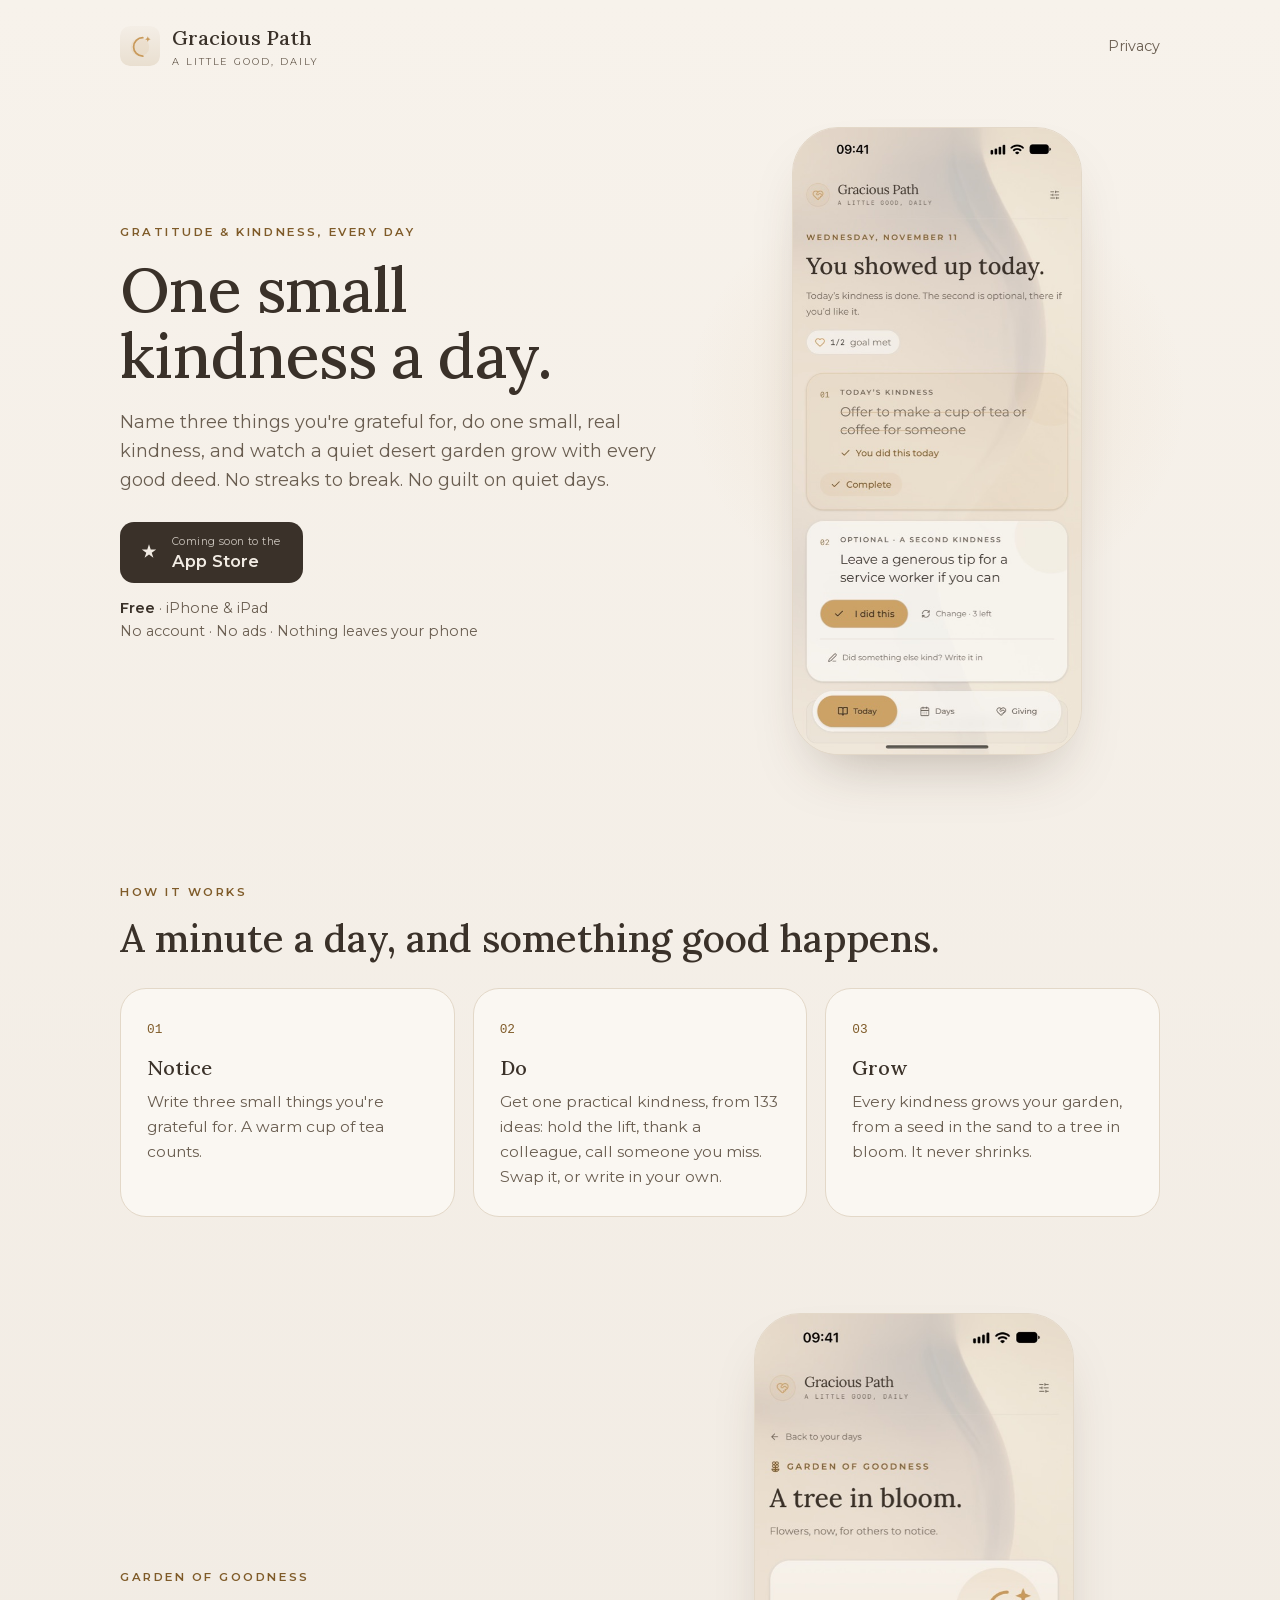
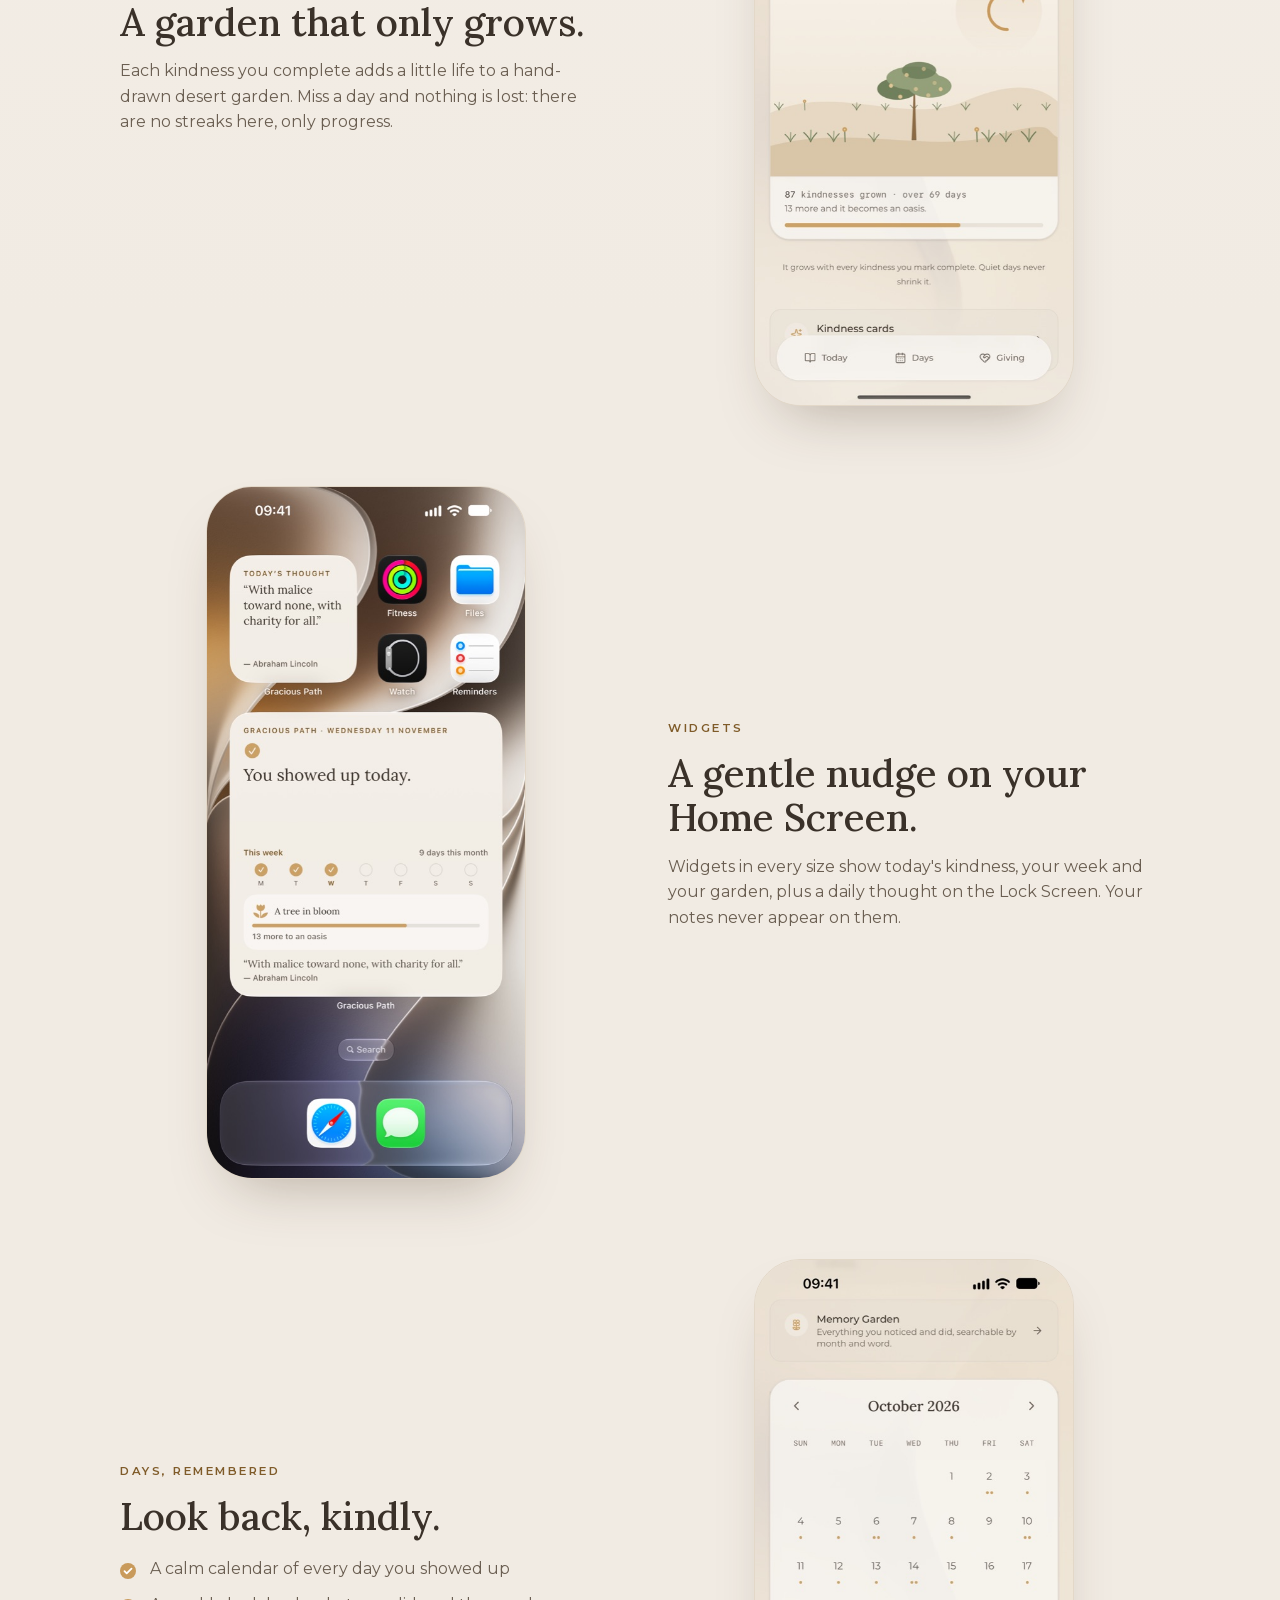
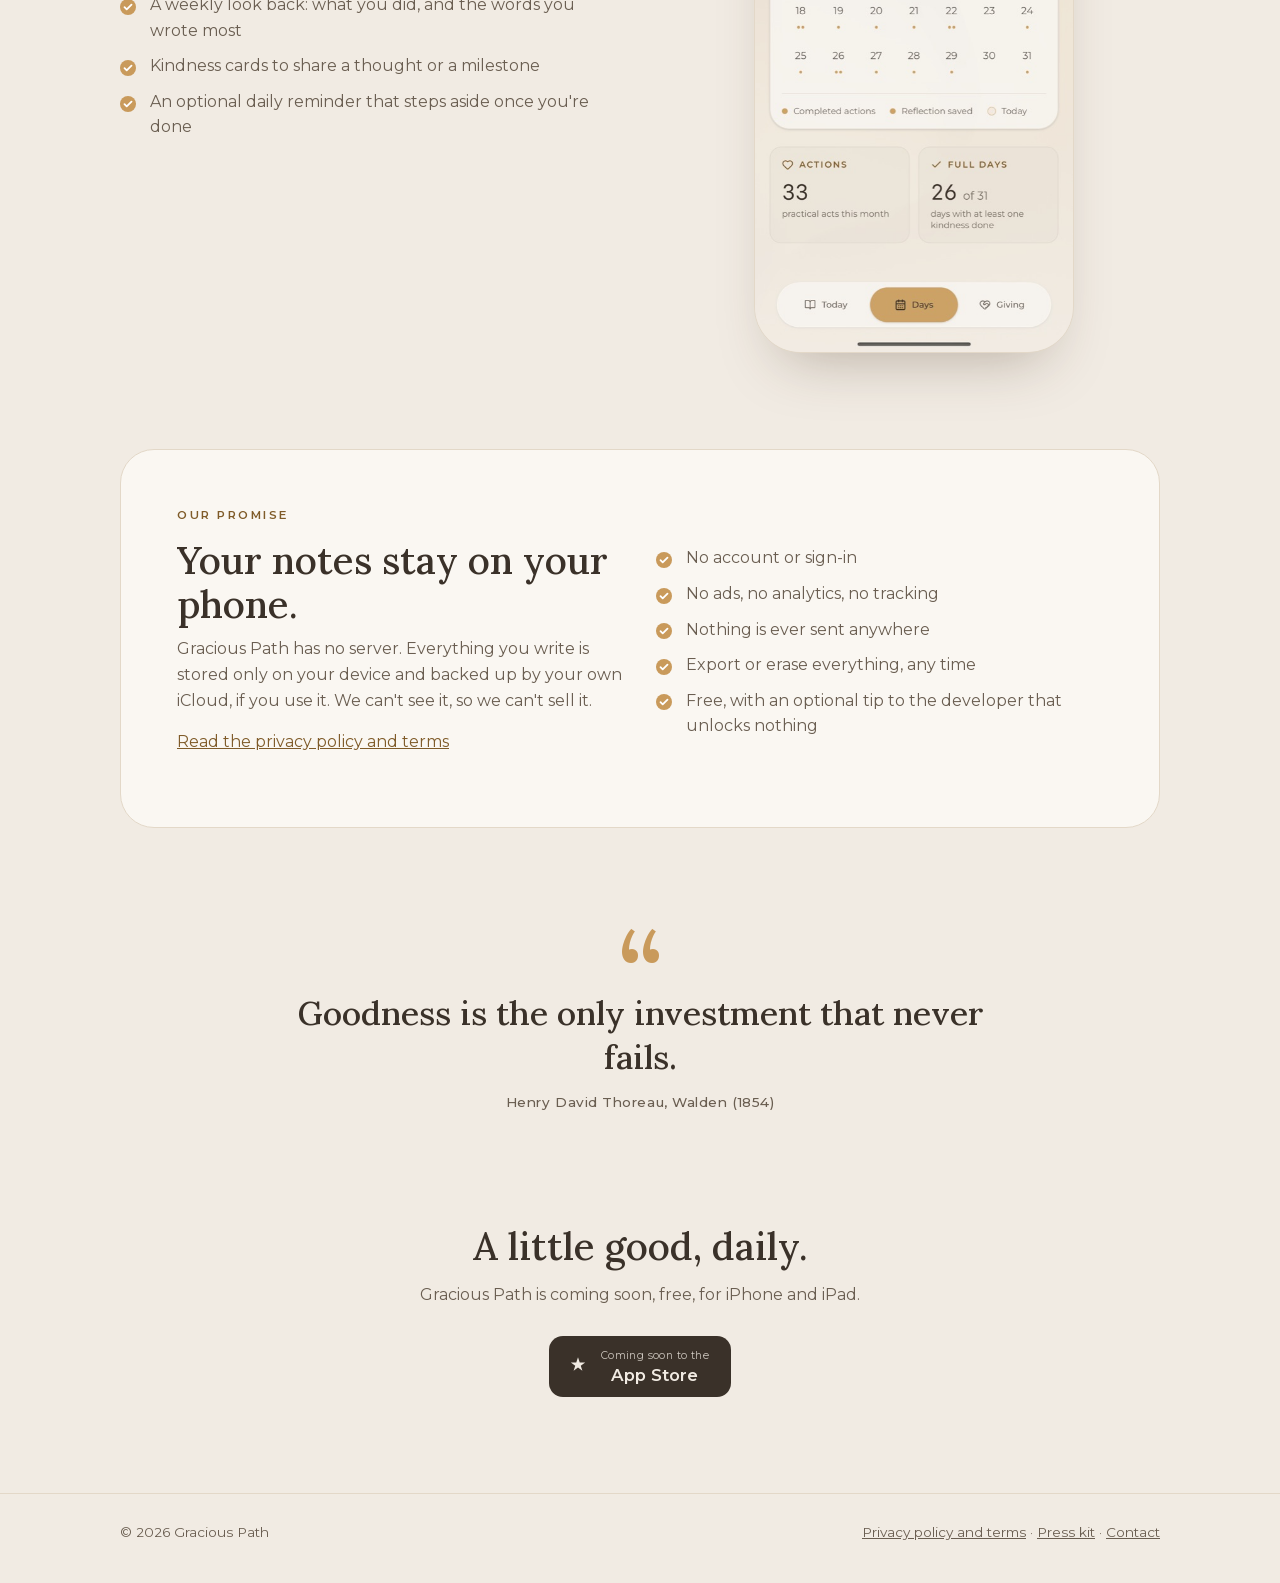
==== commit 501968e6: "Press kit page with downloadable assets Co-Authored-By: Claude Opus 5.5 <noreply@anthropic.com>" ====
--- a/index.html
+++ b/index.html
@@ -294,7 +294,7 @@
     <footer>
       <div class="wrap bar">
         <span>© 2026 Gracious Path</span>
-        <span><a href="privacy/">Privacy policy and terms</a> · <a href="mailto:sheikaslam02@gmail.com">Contact</a></span>
+        <span><a href="privacy/">Privacy policy and terms</a> · <a href="press/">Press kit</a> · <a href="mailto:sheikaslam02@gmail.com">Contact</a></span>
       </div>
     </footer>
   </body>
